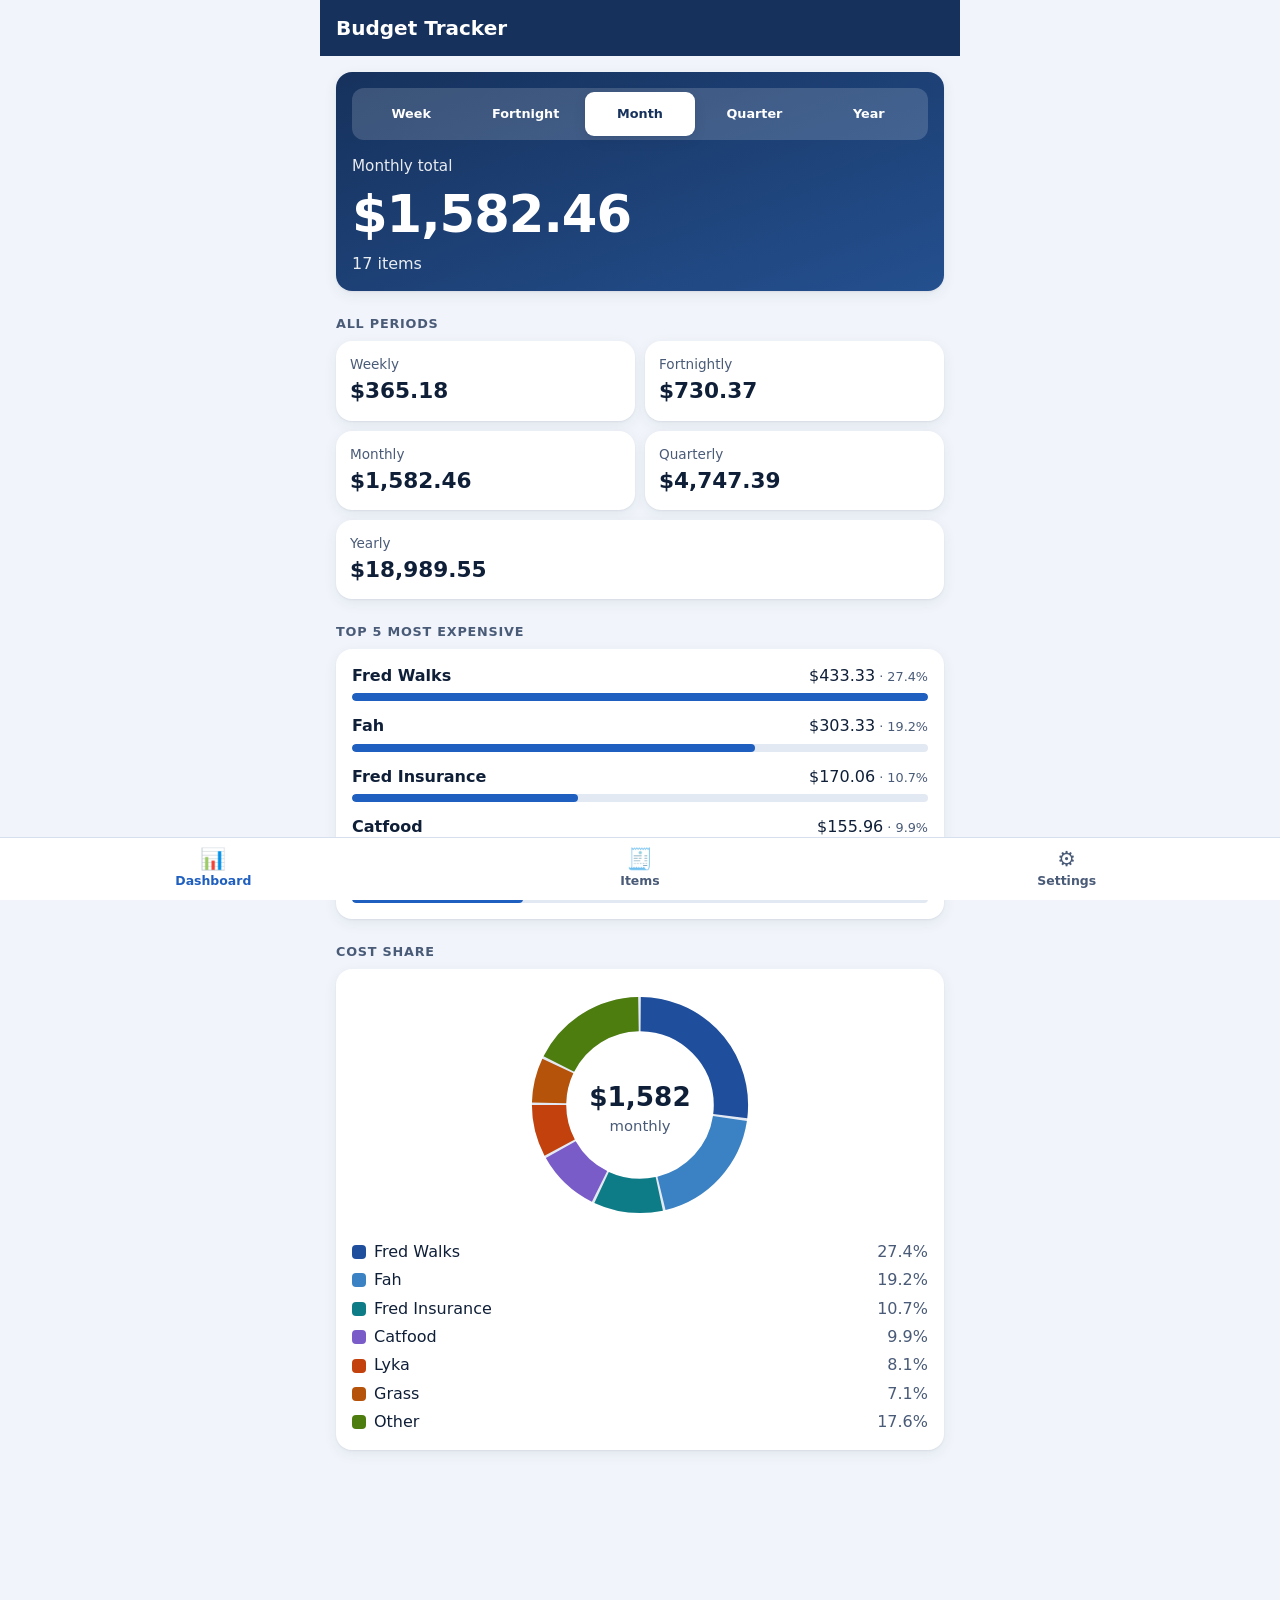
==== index.html @ 8fd828fa "Budget Tracker PWA Co-Authored-By: Claude Sonnet 5.5 <noreply@anthropic.com>" ====
<!doctype html>
<html lang="en-AU">
<head>
  <meta charset="utf-8">
  <meta name="viewport" content="width=device-width, initial-scale=1, viewport-fit=cover">
  <title>Budget Tracker</title>
  <meta name="description" content="Recurring costs converted to weekly, fortnightly, monthly, quarterly and yearly totals.">
  <meta name="theme-color" content="#16315c">
  <link rel="manifest" href="manifest.webmanifest">
  <link rel="icon" href="icons/icon.svg" type="image/svg+xml">
  <link rel="apple-touch-icon" href="icons/apple-touch-icon.png">
  <meta name="apple-mobile-web-app-capable" content="yes">
  <meta name="mobile-web-app-capable" content="yes">
  <meta name="apple-mobile-web-app-status-bar-style" content="black-translucent">
  <meta name="apple-mobile-web-app-title" content="Budget">
  <link rel="stylesheet" href="styles.css">
</head>
<body>
<div id="app">
  <header class="appbar"><h1 id="page-title">Budget Tracker</h1></header>

  <main>
    <!-- DASHBOARD -->
    <section id="view-dashboard" class="view" aria-labelledby="page-title">
      <div class="hero card">
        <div class="period-toggle" role="radiogroup" aria-label="View as"></div>
        <p id="headline-label" class="hero-label">Monthly total</p>
        <p id="headline-value" class="hero-value" aria-live="polite" aria-atomic="true">$0.00</p>
        <p id="item-count" class="hero-sub">0 items</p>
      </div>

      <h2>All periods</h2>
      <div id="summary-cards" class="cards" aria-live="polite"></div>

      <h2>Top 5 most expensive</h2>
      <ol id="top-list" class="top-list card"></ol>

      <h2>Cost share</h2>
      <div class="card share">
        <div id="donut" class="donut"></div>
        <ul id="legend" class="legend"></ul>
      </div>
    </section>

    <!-- ITEMS -->
    <section id="view-items" class="view" hidden aria-label="Items">
      <div class="period-toggle" role="radiogroup" aria-label="Show costs per"></div>
      <div class="toolbar">
        <label class="sr-only" for="search">Search items</label>
        <input id="search" type="search" placeholder="Search items" autocomplete="off">
        <label class="sr-only" for="sort">Sort by</label>
        <select id="sort">
          <option value="name">Name</option>
          <option value="high">Highest cost</option>
          <option value="low">Lowest cost</option>
          <option value="newest">Newest</option>
        </select>
      </div>
      <p id="items-summary" class="muted" aria-live="polite"></p>
      <ul id="item-list" class="item-list"></ul>
    </section>

    <!-- SETTINGS -->
    <section id="view-settings" class="view" hidden aria-label="Settings">
      <h2>Theme</h2>
      <div id="theme-toggle" class="period-toggle" role="radiogroup" aria-label="Theme">
        <button type="button" role="radio" data-theme="auto">Auto</button>
        <button type="button" role="radio" data-theme="light">Light</button>
        <button type="button" role="radio" data-theme="dark">Dark</button>
      </div>

      <h2>Data</h2>
      <div class="card stack">
        <button id="export-json" class="btn" type="button">Export JSON</button>
        <button id="export-csv" class="btn" type="button">Export CSV</button>
        <label class="btn file-btn" for="import-file">Import JSON or CSV…</label>
        <input id="import-file" class="sr-only" type="file" accept=".json,.csv,application/json,text/csv">
      </div>

      <h2>Reset</h2>
      <div class="card stack">
        <button id="load-example" class="btn" type="button">Load example data</button>
        <button id="clear-all" class="btn danger" type="button">Clear all data</button>
      </div>
      <p class="muted">Everything is stored only on this device, in your browser.</p>
    </section>
  </main>

  <button id="fab" class="fab" type="button" aria-label="Add item" hidden>+</button>

  <nav class="tabbar" aria-label="Main">
    <button type="button" data-tab="dashboard"><span aria-hidden="true">📊</span>Dashboard</button>
    <button type="button" data-tab="items"><span aria-hidden="true">🧾</span>Items</button>
    <button type="button" data-tab="settings"><span aria-hidden="true">⚙️</span>Settings</button>
  </nav>

  <div id="toast" class="toast" role="status" aria-live="polite"></div>
</div>

<!-- Add / edit form -->
<dialog id="form-dialog" aria-labelledby="form-title">
  <form id="item-form" novalidate>
    <h2 id="form-title">Add item</h2>
    <div class="field">
      <label for="f-name">Name</label>
      <input id="f-name" type="text" autocomplete="off" maxlength="80" aria-describedby="e-name" required>
      <p id="e-name" class="error" role="alert"></p>
    </div>
    <div class="field">
      <label for="f-cost">Cost ($)</label>
      <input id="f-cost" type="text" inputmode="decimal" autocomplete="off" aria-describedby="e-cost" required>
      <p id="e-cost" class="error" role="alert"></p>
    </div>
    <div class="row2">
      <div class="field">
        <label for="f-every">Every</label>
        <input id="f-every" type="text" inputmode="numeric" pattern="[0-9]*" autocomplete="off" aria-describedby="e-every" required>
        <p id="e-every" class="error" role="alert"></p>
      </div>
      <div class="field">
        <label for="f-period">Period</label>
        <select id="f-period">
          <option>Week</option><option>Fortnight</option><option>Month</option><option>Quarter</option><option>Year</option>
        </select>
      </div>
    </div>
    <div id="preview" class="preview" aria-live="polite" aria-label="Cost preview"></div>
    <div class="actions">
      <button id="form-cancel" type="button" class="btn ghost">Cancel</button>
      <button type="submit" class="btn primary">Save</button>
    </div>
  </form>
</dialog>

<!-- Generic confirm -->
<dialog id="confirm-dialog" aria-labelledby="confirm-title" aria-describedby="confirm-message">
  <h2 id="confirm-title"></h2>
  <p id="confirm-message"></p>
  <div id="confirm-actions" class="actions"></div>
</dialog>

<script src="app.js"></script>
</body>
</html>
---- styles.css ----
/* Budget Tracker styles. Colours are CSS variables; dark mode via prefers-color-scheme or [data-theme]. */
:root {
  --bg: #f1f5fb; --surface: #ffffff; --text: #0f1f38; --muted: #4a5b78; --border: #d6dfed;
  --navy: #16315c; --accent: #1f5fbf; --accent-soft: #e3eefc; --on-accent: #ffffff;
  --track: #e3e9f3; --danger: #b42318; --danger-soft: #fdeceb;
  --shadow: 0 1px 2px rgba(15, 31, 56, .06), 0 4px 14px rgba(15, 31, 56, .07);
  --radius: 16px;
}
@media (prefers-color-scheme: dark) {
  :root:not([data-theme="light"]) {
    --bg: #0b1626; --surface: #13233b; --text: #e8eef9; --muted: #a9b8d1; --border: #26385a;
    --accent: #6fa8f5; --accent-soft: #1b3358; --on-accent: #0b1626; --track: #26385a;
    --danger: #ff8a80; --danger-soft: #3a1c1f; --shadow: 0 1px 2px rgba(0, 0, 0, .4), 0 4px 14px rgba(0, 0, 0, .35);
  }
}
:root[data-theme="dark"] {
  --bg: #0b1626; --surface: #13233b; --text: #e8eef9; --muted: #a9b8d1; --border: #26385a;
  --accent: #6fa8f5; --accent-soft: #1b3358; --on-accent: #0b1626; --track: #26385a;
  --danger: #ff8a80; --danger-soft: #3a1c1f; --shadow: 0 1px 2px rgba(0, 0, 0, .4), 0 4px 14px rgba(0, 0, 0, .35);
}

* { box-sizing: border-box; }
html { -webkit-text-size-adjust: 100%; color-scheme: light dark; }
:root[data-theme="light"] { color-scheme: light; }
:root[data-theme="dark"] { color-scheme: dark; }
body {
  margin: 0; background: var(--bg); color: var(--text);
  font: 16px/1.4 system-ui, -apple-system, "Segoe UI", Roboto, sans-serif;
  padding: env(safe-area-inset-top) env(safe-area-inset-right) 0 env(safe-area-inset-left);
  overflow-x: hidden;
}
#app { max-width: 640px; margin: 0 auto; padding-bottom: calc(150px + env(safe-area-inset-bottom)); }
h1 { font-size: 1.25rem; margin: 0; }
h2 { font-size: .8rem; text-transform: uppercase; letter-spacing: .06em; color: var(--muted); margin: 24px 0 8px; }
.appbar { background: var(--navy); color: #fff; padding: 14px 16px; position: sticky; top: 0; z-index: 5; }
main { padding: 0 16px; }
.view { animation: fade .2s ease; }
@keyframes fade { from { opacity: 0; transform: translateY(4px); } to { opacity: 1; transform: none; } }
.muted { color: var(--muted); font-size: .9rem; }
.sr-only { position: absolute; width: 1px; height: 1px; overflow: hidden; clip: rect(0 0 0 0); white-space: nowrap; }
.empty { color: var(--muted); padding: 16px; list-style: none; text-align: center; }

.card { background: var(--surface); border-radius: var(--radius); box-shadow: var(--shadow); padding: 16px; }
.stack { display: grid; gap: 10px; }

/* Segmented toggle */
.period-toggle { display: flex; gap: 4px; background: var(--track); padding: 4px; border-radius: 12px; margin: 16px 0 0; }
.hero .period-toggle { margin-top: 0; }
.period-toggle button {
  flex: 1 1 0; min-width: 0; min-height: 44px; border: 0; border-radius: 9px; background: transparent;
  color: var(--text); font: inherit; font-size: .8rem; font-weight: 600; cursor: pointer; padding: 0 2px;
}
.period-toggle button[aria-checked="true"] { background: var(--surface); color: var(--accent); box-shadow: var(--shadow); }
#theme-toggle { margin-top: 0; }
#theme-toggle button { font-size: .95rem; }

/* Dashboard */
.hero { margin-top: 16px; background: linear-gradient(160deg, var(--navy), #24508f); color: #fff; }
.hero .period-toggle { background: rgba(255, 255, 255, .16); }
.hero .period-toggle button { color: #fff; }
.hero .period-toggle button[aria-checked="true"] { background: #fff; color: var(--navy); }
.hero-label { margin: 16px 0 0; opacity: .9; font-size: .95rem; }
.hero-value { margin: 2px 0; font-size: clamp(2.2rem, 12vw, 3.2rem); font-weight: 750; letter-spacing: -.02em; font-variant-numeric: tabular-nums; }
.hero-sub { margin: 0; opacity: .9; }
.cards { display: grid; grid-template-columns: 1fr 1fr; gap: 10px; }
.cards .stat:last-child { grid-column: 1 / -1; }
.stat { display: flex; flex-direction: column; gap: 2px; padding: 14px; }
.stat-label { color: var(--muted); font-size: .85rem; }
.stat-value { font-size: 1.35rem; font-weight: 700; font-variant-numeric: tabular-nums; }
.top-list { list-style: none; margin: 0; display: grid; gap: 14px; }
.top-head { display: flex; justify-content: space-between; gap: 8px; align-items: baseline; }
.top-name { font-weight: 600; overflow-wrap: anywhere; }
.top-amt { font-variant-numeric: tabular-nums; white-space: nowrap; }
.top-amt small, .item-cost small { color: var(--muted); font-size: .8rem; }
.bar { height: 8px; background: var(--track); border-radius: 99px; margin-top: 6px; overflow: hidden; }
.bar span { display: block; height: 100%; background: var(--accent); border-radius: 99px; transition: width .4s ease; }
.share { display: grid; gap: 16px; justify-items: center; }
.donut { width: min(240px, 70vw); }
.donut svg { display: block; width: 100%; transform: none; }
.donut circle { transition: stroke-dasharray .4s ease; }
.donut-num { font-size: 4.6px; font-weight: 700; fill: var(--text); }
.donut-sub { font-size: 2.6px; fill: var(--muted); }
.legend { list-style: none; margin: 0; padding: 0; width: 100%; display: grid; gap: 6px; }
.legend li { display: flex; align-items: center; gap: 8px; }
.swatch { width: 14px; height: 14px; border-radius: 4px; flex: none; }
.legend-name { flex: 1; overflow-wrap: anywhere; }
.legend-pct { font-variant-numeric: tabular-nums; color: var(--muted); }

/* Items */
.toolbar { display: flex; gap: 8px; margin: 12px 0 8px; }
.toolbar input { flex: 1; min-width: 0; }
input, select {
  font: inherit; font-size: 1rem; min-height: 48px; padding: 0 12px; border-radius: 12px;
  border: 1.5px solid var(--border); background: var(--surface); color: var(--text); width: 100%;
}
.toolbar select { width: auto; flex: none; max-width: 42%; }
input:focus-visible, select:focus-visible, button:focus-visible, .file-btn:focus-within, label.btn:has(+ input:focus-visible) {
  outline: 3px solid var(--accent); outline-offset: 2px;
}
.item-list { list-style: none; margin: 0; padding: 0; display: grid; gap: 8px; }
.item-row { display: flex; background: var(--surface); border-radius: var(--radius); box-shadow: var(--shadow); overflow: hidden; }
.item-main {
  flex: 1; min-width: 0; min-height: 64px; display: flex; justify-content: space-between; align-items: center; gap: 10px;
  padding: 10px 6px 10px 14px; background: none; border: 0; color: inherit; font: inherit; text-align: left; cursor: pointer;
}
.item-text { display: flex; flex-direction: column; min-width: 0; }
.item-name { font-weight: 600; overflow-wrap: anywhere; }
.item-freq { color: var(--muted); font-size: .85rem; }
.item-cost { font-weight: 700; font-variant-numeric: tabular-nums; text-align: right; white-space: nowrap; }
.icon-btn { width: 52px; min-height: 44px; border: 0; background: none; font-size: 1.15rem; cursor: pointer; color: var(--danger); }
.icon-btn:active { background: var(--danger-soft); }

/* Buttons */
.btn {
  display: inline-flex; align-items: center; justify-content: center; min-height: 48px; padding: 0 18px; border-radius: 12px;
  border: 1.5px solid var(--border); background: var(--surface); color: var(--text); font: inherit; font-weight: 600; cursor: pointer; text-align: center;
}
.btn.primary { background: var(--accent); border-color: var(--accent); color: var(--on-accent); }
.btn.danger { color: var(--danger); border-color: var(--danger); }
.btn.ghost { background: transparent; }
.btn:active { transform: scale(.98); }
.file-btn { cursor: pointer; }
.fab {
  position: fixed; right: max(16px, env(safe-area-inset-right)); bottom: calc(80px + env(safe-area-inset-bottom));
  width: 60px; height: 60px; border-radius: 50%; border: 0; background: var(--accent); color: var(--on-accent);
  font-size: 2rem; line-height: 1; box-shadow: 0 6px 18px rgba(15, 31, 56, .35); cursor: pointer; z-index: 6;
}
.fab[hidden] { display: none; }

/* Tab bar */
.tabbar {
  position: fixed; left: 0; right: 0; bottom: 0; z-index: 7; display: flex; background: var(--surface);
  border-top: 1px solid var(--border); padding: 0 env(safe-area-inset-right) env(safe-area-inset-bottom) env(safe-area-inset-left);
}
.tabbar button {
  flex: 1; min-height: 62px; display: flex; flex-direction: column; align-items: center; justify-content: center; gap: 2px;
  background: none; border: 0; color: var(--muted); font: inherit; font-size: .78rem; font-weight: 600; cursor: pointer;
}
.tabbar button span { font-size: 1.3rem; line-height: 1; }
.tabbar button[aria-current="page"] { color: var(--accent); }

/* Dialogs & form */
dialog {
  border: 0; border-radius: 20px; padding: 20px; width: min(92vw, 460px); background: var(--surface); color: var(--text);
  box-shadow: 0 20px 50px rgba(0, 0, 0, .35); max-height: 92dvh; overflow-y: auto;
}
dialog::backdrop { background: rgba(8, 16, 32, .55); }
dialog h2 { margin: 0 0 12px; font-size: 1.2rem; text-transform: none; letter-spacing: 0; color: var(--text); }
dialog p { margin: 0 0 12px; }
.field { margin-bottom: 12px; }
.field label { display: block; font-weight: 600; margin-bottom: 4px; font-size: .95rem; }
.field input[aria-invalid="true"] { border-color: var(--danger); }
.error { color: var(--danger); font-size: .85rem; margin: 4px 0 0 !important; min-height: 0; }
.row2 { display: grid; grid-template-columns: 1fr 1fr; gap: 10px; }
.preview { display: grid; grid-template-columns: 1fr 1fr; gap: 6px 10px; background: var(--accent-soft); border-radius: 12px; padding: 12px; margin-bottom: 16px; }
.pv { display: flex; flex-direction: column; font-size: .8rem; color: var(--muted); }
.pv strong { color: var(--text); font-size: 1rem; font-variant-numeric: tabular-nums; }
.actions { display: flex; gap: 10px; justify-content: flex-end; flex-wrap: wrap; }
.actions .btn { flex: 1 1 auto; }

.toast {
  position: fixed; left: 50%; bottom: calc(150px + env(safe-area-inset-bottom)); transform: translate(-50%, 10px); max-width: 90vw;
  background: var(--navy); color: #fff; padding: 10px 16px; border-radius: 99px; opacity: 0; pointer-events: none;
  transition: opacity .2s, transform .2s; z-index: 20; font-size: .9rem; text-align: center;
}
.toast.show { opacity: 1; transform: translate(-50%, 0); }
dialog[open] ~ .toast { z-index: 1; }

@media (prefers-reduced-motion: reduce) {
  *, *::before, *::after { animation: none !important; transition: none !important; }
}
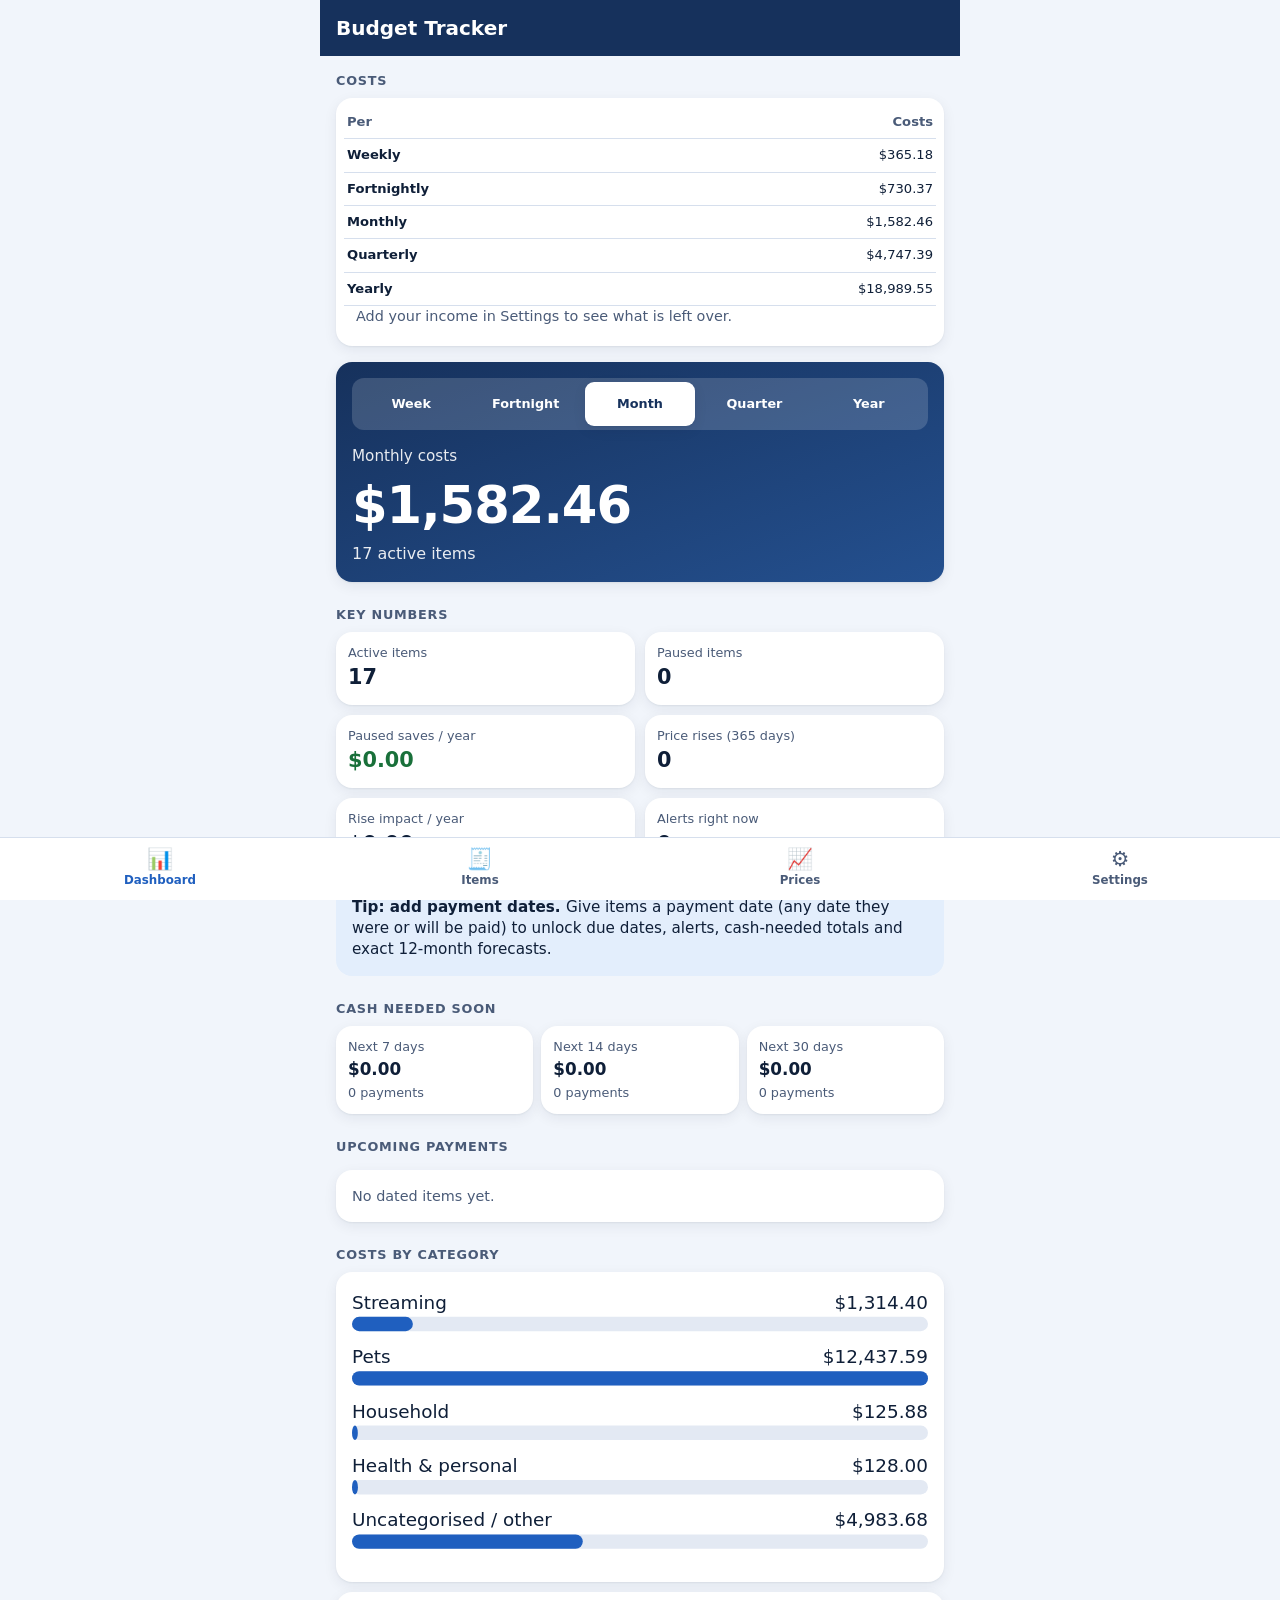
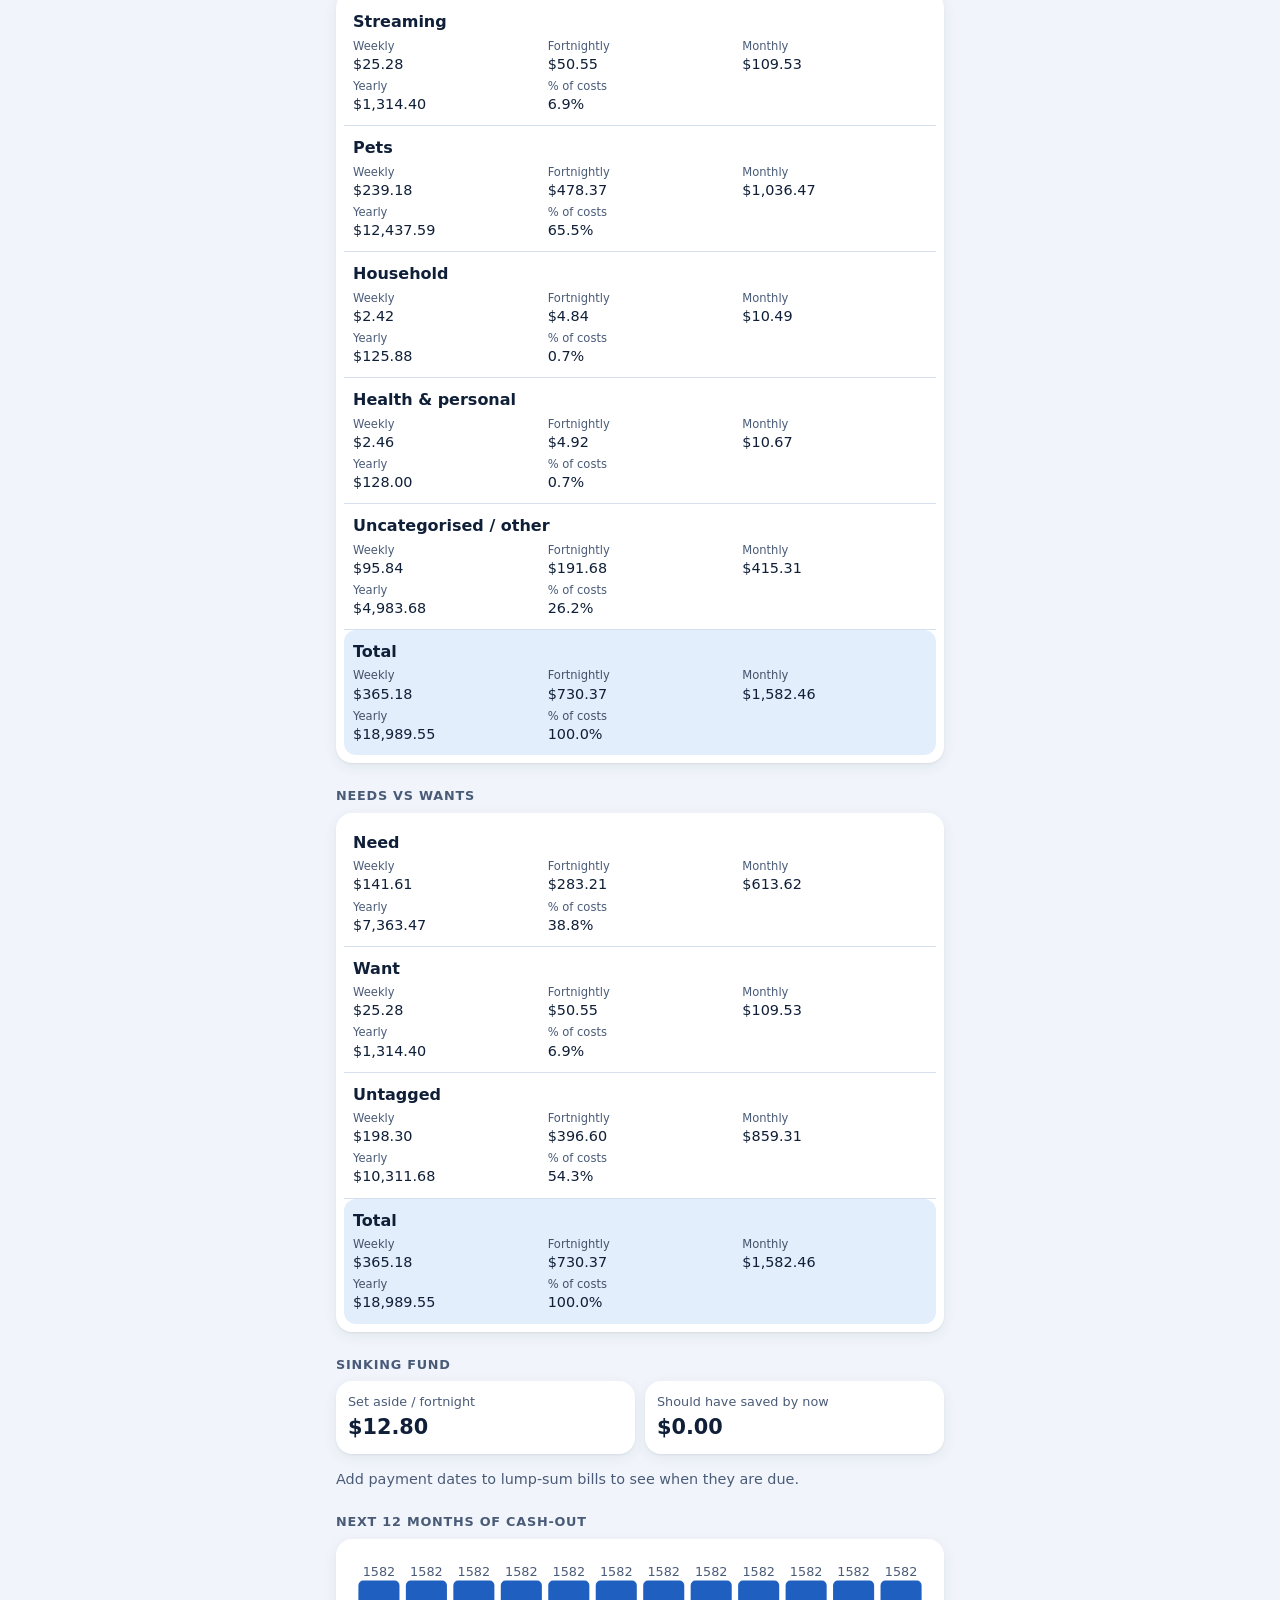
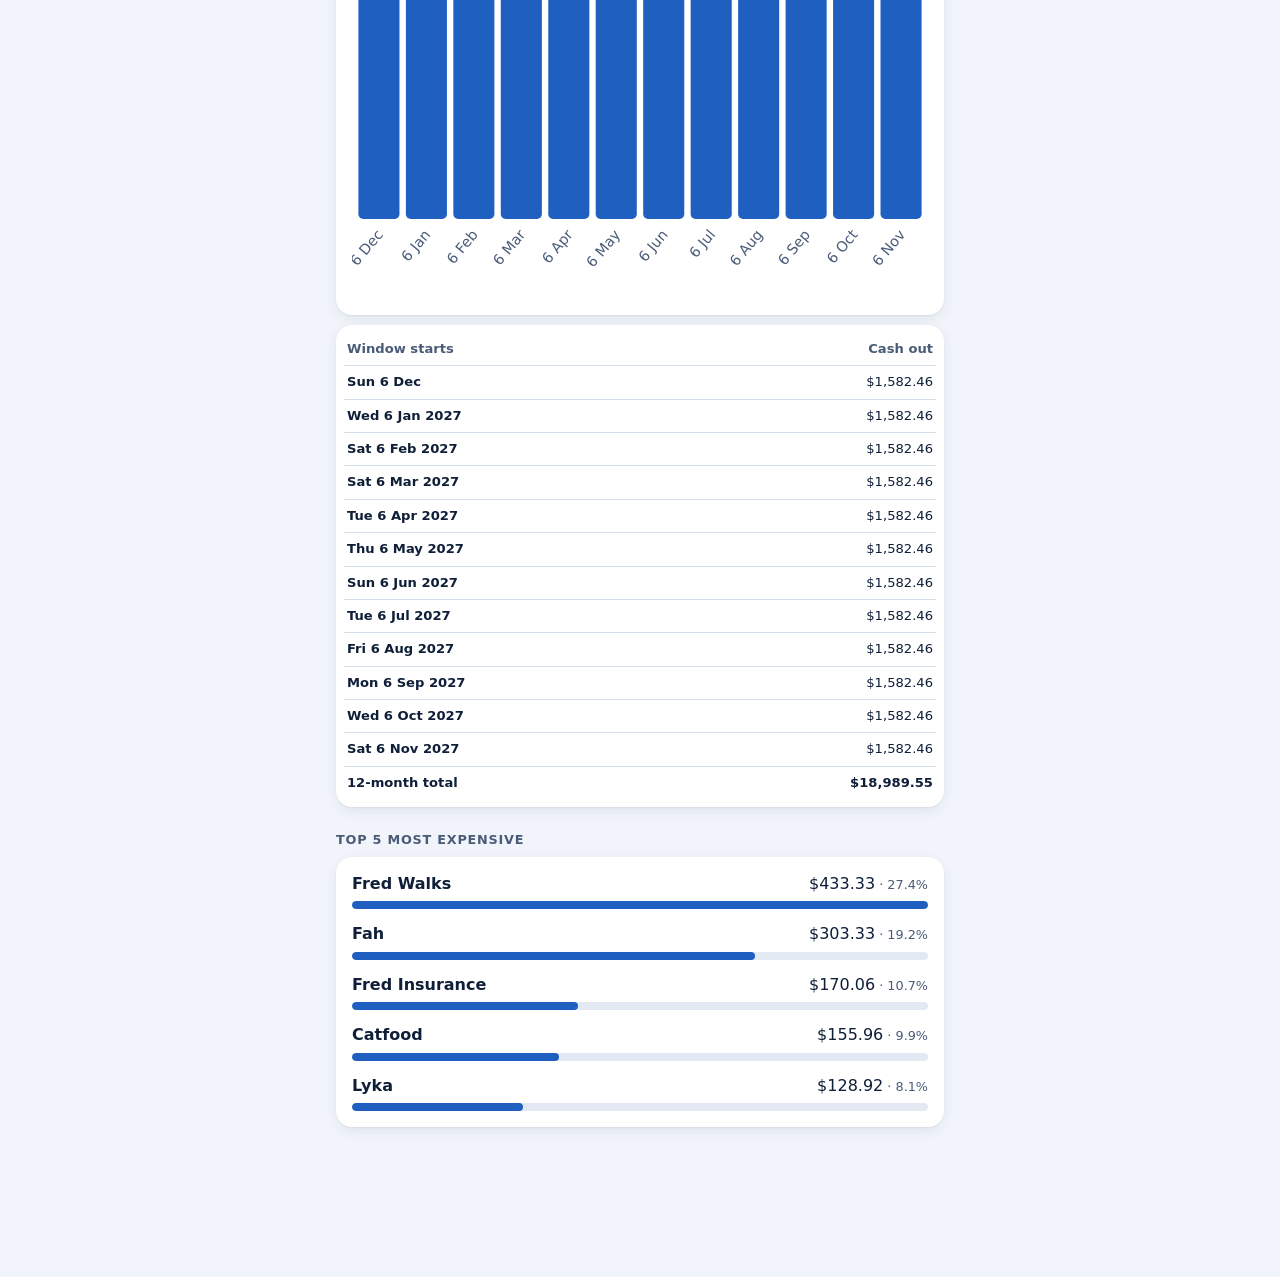
==== commit d260f941: "Full spreadsheet-parity app: income, due dates, alerts, forecast, sinking fund, price history, CSV/I" ====
--- a/index.html
+++ b/index.html
@@ -4,7 +4,7 @@
   <meta charset="utf-8">
   <meta name="viewport" content="width=device-width, initial-scale=1, viewport-fit=cover">
   <title>Budget Tracker</title>
-  <meta name="description" content="Recurring costs converted to weekly, fortnightly, monthly, quarterly and yearly totals.">
+  <meta name="description" content="Recurring costs converted to weekly, fortnightly, monthly, quarterly and yearly totals, with due dates, alerts and forecasts.">
   <meta name="theme-color" content="#16315c">
   <link rel="manifest" href="manifest.webmanifest">
   <link rel="icon" href="icons/icon.svg" type="image/svg+xml">
@@ -18,28 +18,23 @@
 <body>
 <div id="app">
   <header class="appbar"><h1 id="page-title">Budget Tracker</h1></header>
+  <div id="update-bar" class="update-bar" role="status" hidden>
+    <span>A new version is available.</span>
+    <button id="update-reload" type="button" class="btn small">Reload</button>
+  </div>
+  <button id="alert-banner" class="alert-banner" type="button" hidden></button>
 
   <main>
     <!-- DASHBOARD -->
     <section id="view-dashboard" class="view" aria-labelledby="page-title">
+      <div id="dash-income"></div>
       <div class="hero card">
-        <div class="period-toggle" role="radiogroup" aria-label="View as"></div>
-        <p id="headline-label" class="hero-label">Monthly total</p>
+        <div class="period-toggle" role="radiogroup" aria-label="Headline period"></div>
+        <p id="headline-label" class="hero-label">Monthly costs</p>
         <p id="headline-value" class="hero-value" aria-live="polite" aria-atomic="true">$0.00</p>
         <p id="item-count" class="hero-sub">0 items</p>
       </div>
-
-      <h2>All periods</h2>
-      <div id="summary-cards" class="cards" aria-live="polite"></div>
-
-      <h2>Top 5 most expensive</h2>
-      <ol id="top-list" class="top-list card"></ol>
-
-      <h2>Cost share</h2>
-      <div class="card share">
-        <div id="donut" class="donut"></div>
-        <ul id="legend" class="legend"></ul>
-      </div>
+      <div id="dash-body"></div>
     </section>
 
     <!-- ITEMS -->
@@ -53,15 +48,63 @@
           <option value="name">Name</option>
           <option value="high">Highest cost</option>
           <option value="low">Lowest cost</option>
+          <option value="due">Next due</option>
           <option value="newest">Newest</option>
         </select>
       </div>
+      <div class="filters">
+        <label class="sr-only" for="flt-cat">Category</label><select id="flt-cat"></select>
+        <label class="sr-only" for="flt-type">Need or want</label>
+        <select id="flt-type"><option value="">Any type</option><option value="Need">Need</option><option value="Want">Want</option><option value="none">Untagged</option></select>
+        <label class="sr-only" for="flt-status">Status</label>
+        <select id="flt-status"><option value="">Any status</option><option value="active">Active</option><option value="paused">Paused</option></select>
+        <label class="check"><input id="flt-due" type="checkbox"> Due soon</label>
+      </div>
       <p id="items-summary" class="muted" aria-live="polite"></p>
       <ul id="item-list" class="item-list"></ul>
     </section>
 
+    <!-- PRICE HISTORY -->
+    <section id="view-prices" class="view" hidden aria-label="Price history">
+      <h2>Log a price change</h2>
+      <form id="price-form" class="card" novalidate>
+        <div class="field"><label for="p-date">Date</label><input id="p-date" type="date" required></div>
+        <div class="field"><label for="p-item">Item</label><select id="p-item" required></select></div>
+        <div class="row2">
+          <div class="field"><label for="p-old">Old cost ($)</label><input id="p-old" type="text" inputmode="decimal" autocomplete="off"></div>
+          <div class="field"><label for="p-new">New cost ($)</label><input id="p-new" type="text" inputmode="decimal" autocomplete="off"></div>
+        </div>
+        <label class="check"><input id="p-apply" type="checkbox" checked> Also update the item's cost</label>
+        <p id="p-error" class="error" role="alert"></p>
+        <button class="btn primary block" type="submit">Log change</button>
+      </form>
+      <h2>History</h2>
+      <ul id="price-list" class="item-list"></ul>
+    </section>
+
     <!-- SETTINGS -->
     <section id="view-settings" class="view" hidden aria-label="Settings">
+      <h2>Income</h2>
+      <div class="card">
+        <div class="field"><label for="s-inc-amount">Income per payment ($)</label><input id="s-inc-amount" type="text" inputmode="decimal" autocomplete="off"></div>
+        <div class="row2">
+          <div class="field"><label for="s-inc-every">Every</label><input id="s-inc-every" type="text" inputmode="numeric" autocomplete="off"></div>
+          <div class="field"><label for="s-inc-period">Period</label>
+            <select id="s-inc-period"><option>Week</option><option>Fortnight</option><option>Month</option><option>Quarter</option><option>Year</option></select></div>
+        </div>
+        <p class="muted">Leave blank to hide the income comparisons.</p>
+      </div>
+
+      <h2>Alerts &amp; rules</h2>
+      <div class="card">
+        <div class="field"><label for="s-alert">Alert me this many days before a payment or trial end</label><input id="s-alert" type="text" inputmode="numeric" autocomplete="off"></div>
+        <div class="field"><label for="s-lump">Lump-sum bill threshold (days between payments)</label><input id="s-lump" type="text" inputmode="numeric" autocomplete="off"></div>
+        <div class="field"><label for="s-look">Price-rise look-back (days)</label><input id="s-look" type="text" inputmode="numeric" autocomplete="off"></div>
+      </div>
+
+      <h2>Categories</h2>
+      <div class="card"><div id="cat-list"></div><p class="muted">Renaming a category updates the items that use it.</p></div>
+
       <h2>Theme</h2>
       <div id="theme-toggle" class="period-toggle" role="radiogroup" aria-label="Theme">
         <button type="button" role="radio" data-theme="auto">Auto</button>
@@ -69,12 +112,22 @@
         <button type="button" role="radio" data-theme="dark">Dark</button>
       </div>
 
+      <h2>Reminders</h2>
+      <div class="card stack">
+        <p class="muted">This app is a static website, so it can't send push notifications in the background. Alerts show as a banner and a badge whenever you open it. For real phone reminders, export your payments to your calendar app.</p>
+        <button id="export-ics" class="btn" type="button">Add upcoming payments to my calendar (.ics)</button>
+        <p class="muted">Creates one event per payment for the next 12 months, each with a reminder before it's due. Open the file on your phone to add them to your calendar.</p>
+        <button id="notify-btn" class="btn" type="button">Notify me when I open the app</button>
+        <p id="notify-note" class="muted"></p>
+      </div>
+
       <h2>Data</h2>
       <div class="card stack">
-        <button id="export-json" class="btn" type="button">Export JSON</button>
-        <button id="export-csv" class="btn" type="button">Export CSV</button>
+        <button id="export-json" class="btn" type="button">Export JSON (full backup)</button>
+        <button id="export-csv" class="btn" type="button">Export CSV (spreadsheet)</button>
         <label class="btn file-btn" for="import-file">Import JSON or CSV…</label>
         <input id="import-file" class="sr-only" type="file" accept=".json,.csv,application/json,text/csv">
+        <button id="bank-import" class="btn" type="button">Find recurring charges in a bank statement…</button>
       </div>
 
       <h2>Reset</h2>
@@ -82,49 +135,52 @@
         <button id="load-example" class="btn" type="button">Load example data</button>
         <button id="clear-all" class="btn danger" type="button">Clear all data</button>
       </div>
-      <p class="muted">Everything is stored only on this device, in your browser.</p>
+      <h2>Privacy</h2>
+      <p class="muted">No analytics, no accounts, no third-party requests. Everything, including any bank statement you pick, stays on this device and is never uploaded.</p>
     </section>
   </main>
 
   <button id="fab" class="fab" type="button" aria-label="Add item" hidden>+</button>
 
   <nav class="tabbar" aria-label="Main">
-    <button type="button" data-tab="dashboard"><span aria-hidden="true">📊</span>Dashboard</button>
+    <button type="button" data-tab="dashboard"><span aria-hidden="true">📊</span>Dashboard<b id="tab-badge" class="tab-badge" hidden></b></button>
     <button type="button" data-tab="items"><span aria-hidden="true">🧾</span>Items</button>
+    <button type="button" data-tab="prices"><span aria-hidden="true">📈</span>Prices</button>
     <button type="button" data-tab="settings"><span aria-hidden="true">⚙️</span>Settings</button>
   </nav>
 
   <div id="toast" class="toast" role="status" aria-live="polite"></div>
 </div>
 
-<!-- Add / edit form -->
+<!-- Add / edit item -->
 <dialog id="form-dialog" aria-labelledby="form-title">
   <form id="item-form" novalidate>
     <h2 id="form-title">Add item</h2>
-    <div class="field">
-      <label for="f-name">Name</label>
-      <input id="f-name" type="text" autocomplete="off" maxlength="80" aria-describedby="e-name" required>
-      <p id="e-name" class="error" role="alert"></p>
-    </div>
-    <div class="field">
-      <label for="f-cost">Cost ($)</label>
-      <input id="f-cost" type="text" inputmode="decimal" autocomplete="off" aria-describedby="e-cost" required>
-      <p id="e-cost" class="error" role="alert"></p>
+    <div class="field"><label for="f-name">Name</label>
+      <input id="f-name" type="text" autocomplete="off" maxlength="80" aria-describedby="e-name" required><p id="e-name" class="error" role="alert"></p></div>
+    <div class="field"><label for="f-cost">Cost of one payment ($)</label>
+      <input id="f-cost" type="text" inputmode="decimal" autocomplete="off" aria-describedby="e-cost" required><p id="e-cost" class="error" role="alert"></p></div>
+    <div class="row2">
+      <div class="field"><label for="f-every">Every</label>
+        <input id="f-every" type="text" inputmode="numeric" pattern="[0-9]*" autocomplete="off" aria-describedby="e-every" required><p id="e-every" class="error" role="alert"></p></div>
+      <div class="field"><label for="f-period">Period</label>
+        <select id="f-period"><option>Week</option><option>Fortnight</option><option>Month</option><option>Quarter</option><option>Year</option></select></div>
     </div>
     <div class="row2">
-      <div class="field">
-        <label for="f-every">Every</label>
-        <input id="f-every" type="text" inputmode="numeric" pattern="[0-9]*" autocomplete="off" aria-describedby="e-every" required>
-        <p id="e-every" class="error" role="alert"></p>
-      </div>
-      <div class="field">
-        <label for="f-period">Period</label>
-        <select id="f-period">
-          <option>Week</option><option>Fortnight</option><option>Month</option><option>Quarter</option><option>Year</option>
-        </select>
-      </div>
+      <div class="field"><label for="f-category">Category</label><select id="f-category"></select></div>
+      <div class="field"><label for="f-type">Need / Want</label>
+        <select id="f-type"><option value="">—</option><option>Need</option><option>Want</option></select></div>
     </div>
+    <div class="field"><label for="f-share">My share (%)</label>
+      <input id="f-share" type="text" inputmode="decimal" autocomplete="off" aria-describedby="e-share h-share"><p id="h-share" class="hint">Use less than 100 if the cost is split with someone.</p><p id="e-share" class="error" role="alert"></p></div>
+    <div class="field"><label for="f-paydate">Payment date</label>
+      <input id="f-paydate" type="date" aria-describedby="h-paydate"><p id="h-paydate" class="hint">Any date it was or will be paid. The app rolls it forward to find the next due date.</p></div>
+    <div class="field"><label for="f-trial">Trial ends</label><input id="f-trial" type="date"></div>
+    <label class="check"><input id="f-active" type="checkbox" checked> Active (untick to pause)</label>
+    <div class="field"><label for="f-notes">Notes</label><textarea id="f-notes" rows="2" maxlength="1000"></textarea></div>
+    <div class="field"><label for="f-link">Link</label><input id="f-link" type="url" inputmode="url" autocomplete="off" placeholder="https://"></div>
     <div id="preview" class="preview" aria-live="polite" aria-label="Cost preview"></div>
+    <p id="preview-due" class="due-preview" aria-live="polite"></p>
     <div class="actions">
       <button id="form-cancel" type="button" class="btn ghost">Cancel</button>
       <button type="submit" class="btn primary">Save</button>
@@ -135,10 +191,16 @@
 <!-- Generic confirm -->
 <dialog id="confirm-dialog" aria-labelledby="confirm-title" aria-describedby="confirm-message">
   <h2 id="confirm-title"></h2>
-  <p id="confirm-message"></p>
+  <div id="confirm-message"></div>
   <div id="confirm-actions" class="actions"></div>
 </dialog>
 
-<script src="app.js"></script>
+<!-- Generic sheet (what-if, bank import) -->
+<dialog id="sheet-dialog" aria-labelledby="sheet-title">
+  <h2 id="sheet-title"></h2>
+  <div id="sheet-body"></div>
+</dialog>
+
+<script type="module" src="app.js"></script>
 </body>
 </html>
--- a/styles.css
+++ b/styles.css
@@ -2,7 +2,8 @@
 :root {
   --bg: #f1f5fb; --surface: #ffffff; --text: #0f1f38; --muted: #4a5b78; --border: #d6dfed;
   --navy: #16315c; --accent: #1f5fbf; --accent-soft: #e3eefc; --on-accent: #ffffff;
-  --track: #e3e9f3; --danger: #b42318; --danger-soft: #fdeceb;
+  --track: #e3e9f3; --danger: #b42318; --danger-soft: #fdeceb; --good: #19703a; --good-soft: #dff5e6;
+  --amber-bg: #fff1c9; --amber-text: #6b4200; --amber-border: #e0a82e;
   --shadow: 0 1px 2px rgba(15, 31, 56, .06), 0 4px 14px rgba(15, 31, 56, .07);
   --radius: 16px;
 }
@@ -10,13 +11,17 @@
   :root:not([data-theme="light"]) {
     --bg: #0b1626; --surface: #13233b; --text: #e8eef9; --muted: #a9b8d1; --border: #26385a;
     --accent: #6fa8f5; --accent-soft: #1b3358; --on-accent: #0b1626; --track: #26385a;
-    --danger: #ff8a80; --danger-soft: #3a1c1f; --shadow: 0 1px 2px rgba(0, 0, 0, .4), 0 4px 14px rgba(0, 0, 0, .35);
+    --danger: #ff8a80; --danger-soft: #3a1c1f; --good: #6fdc9a; --good-soft: #15361f;
+    --amber-bg: #3b2e0b; --amber-text: #ffd479; --amber-border: #8a6a1a;
+    --shadow: 0 1px 2px rgba(0, 0, 0, .4), 0 4px 14px rgba(0, 0, 0, .35);
   }
 }
 :root[data-theme="dark"] {
   --bg: #0b1626; --surface: #13233b; --text: #e8eef9; --muted: #a9b8d1; --border: #26385a;
   --accent: #6fa8f5; --accent-soft: #1b3358; --on-accent: #0b1626; --track: #26385a;
-  --danger: #ff8a80; --danger-soft: #3a1c1f; --shadow: 0 1px 2px rgba(0, 0, 0, .4), 0 4px 14px rgba(0, 0, 0, .35);
+  --danger: #ff8a80; --danger-soft: #3a1c1f; --good: #6fdc9a; --good-soft: #15361f;
+  --amber-bg: #3b2e0b; --amber-text: #ffd479; --amber-border: #8a6a1a;
+  --shadow: 0 1px 2px rgba(0, 0, 0, .4), 0 4px 14px rgba(0, 0, 0, .35);
 }
 
 * { box-sizing: border-box; }
@@ -26,8 +31,7 @@
 body {
   margin: 0; background: var(--bg); color: var(--text);
   font: 16px/1.4 system-ui, -apple-system, "Segoe UI", Roboto, sans-serif;
-  padding: env(safe-area-inset-top) env(safe-area-inset-right) 0 env(safe-area-inset-left);
-  overflow-x: hidden;
+  padding: env(safe-area-inset-top) env(safe-area-inset-right) 0 env(safe-area-inset-left); overflow-x: hidden;
 }
 #app { max-width: 640px; margin: 0 auto; padding-bottom: calc(150px + env(safe-area-inset-bottom)); }
 h1 { font-size: 1.25rem; margin: 0; }
@@ -37,11 +41,25 @@
 .view { animation: fade .2s ease; }
 @keyframes fade { from { opacity: 0; transform: translateY(4px); } to { opacity: 1; transform: none; } }
 .muted { color: var(--muted); font-size: .9rem; }
+.pad { padding: 0 12px 12px; margin: 0; }
+.hint { color: var(--muted); font-size: .85rem; margin: 4px 0 0; }
 .sr-only { position: absolute; width: 1px; height: 1px; overflow: hidden; clip: rect(0 0 0 0); white-space: nowrap; }
 .empty { color: var(--muted); padding: 16px; list-style: none; text-align: center; }
-
-.card { background: var(--surface); border-radius: var(--radius); box-shadow: var(--shadow); padding: 16px; }
+.neg, .bad { color: var(--danger); } .pos, .good { color: var(--good); } .good-text { color: var(--good); }
+
+.card { background: var(--surface); border-radius: var(--radius); box-shadow: var(--shadow); padding: 16px; margin-bottom: 10px; }
+.card.tight { padding: 8px; }
 .stack { display: grid; gap: 10px; }
+.dash-section > .card:last-child { margin-bottom: 0; }
+
+/* Banners */
+.alert-banner {
+  display: block; width: 100%; text-align: left; border: 0; border-bottom: 2px solid var(--amber-border); background: var(--amber-bg);
+  color: var(--amber-text); font: inherit; font-size: .9rem; padding: 10px 16px; min-height: 44px; cursor: pointer;
+}
+.alert-banner[hidden], .update-bar[hidden] { display: none; }
+.update-bar { display: flex; align-items: center; justify-content: space-between; gap: 8px; background: var(--accent-soft); color: var(--text); padding: 8px 16px; font-size: .9rem; }
+.hint-card { background: var(--accent-soft); box-shadow: none; font-size: .95rem; }
 
 /* Segmented toggle */
 .period-toggle { display: flex; gap: 4px; background: var(--track); padding: 4px; border-radius: 12px; margin: 16px 0 0; }
@@ -51,10 +69,10 @@
   color: var(--text); font: inherit; font-size: .8rem; font-weight: 600; cursor: pointer; padding: 0 2px;
 }
 .period-toggle button[aria-checked="true"] { background: var(--surface); color: var(--accent); box-shadow: var(--shadow); }
-#theme-toggle { margin-top: 0; }
-#theme-toggle button { font-size: .95rem; }
+#theme-toggle { margin-top: 0; } #theme-toggle button { font-size: .95rem; }
 
 /* Dashboard */
+#dash-income h2 { margin-top: 16px; }
 .hero { margin-top: 16px; background: linear-gradient(160deg, var(--navy), #24508f); color: #fff; }
 .hero .period-toggle { background: rgba(255, 255, 255, .16); }
 .hero .period-toggle button { color: #fff; }
@@ -62,62 +80,111 @@
 .hero-label { margin: 16px 0 0; opacity: .9; font-size: .95rem; }
 .hero-value { margin: 2px 0; font-size: clamp(2.2rem, 12vw, 3.2rem); font-weight: 750; letter-spacing: -.02em; font-variant-numeric: tabular-nums; }
 .hero-sub { margin: 0; opacity: .9; }
-.cards { display: grid; grid-template-columns: 1fr 1fr; gap: 10px; }
-.cards .stat:last-child { grid-column: 1 / -1; }
-.stat { display: flex; flex-direction: column; gap: 2px; padding: 14px; }
-.stat-label { color: var(--muted); font-size: .85rem; }
-.stat-value { font-size: 1.35rem; font-weight: 700; font-variant-numeric: tabular-nums; }
-.top-list { list-style: none; margin: 0; display: grid; gap: 14px; }
+.cards { display: grid; grid-template-columns: 1fr 1fr; gap: 10px; margin-bottom: 10px; }
+.cards.three { grid-template-columns: repeat(3, 1fr); gap: 8px; }
+.cards .card { margin: 0; }
+.stat { display: flex; flex-direction: column; gap: 2px; padding: 12px; }
+.stat-label { color: var(--muted); font-size: .8rem; }
+.stat-value { font-size: 1.3rem; font-weight: 700; font-variant-numeric: tabular-nums; }
+.cards.three .stat-value { font-size: 1.05rem; }
+.stat-sub { color: var(--muted); font-size: .8rem; }
+.stat.good .stat-value { color: var(--good); } .stat.bad .stat-value { color: var(--danger); }
+.stat.warn { background: var(--amber-bg); } .stat.warn .stat-value, .stat.warn .stat-label { color: var(--amber-text); }
+
+/* Compact comparison table */
+table { border-collapse: collapse; width: 100%; }
+.cmp { font-size: .82rem; font-variant-numeric: tabular-nums; }
+.cmp th, .cmp td { padding: 7px 3px; text-align: right; border-bottom: 1px solid var(--border); }
+.cmp th:first-child, .cmp tbody th { text-align: left; font-weight: 600; }
+.cmp thead th, .cmp tfoot th, .cmp tfoot td { color: var(--muted); font-weight: 600; }
+.cmp tfoot th, .cmp tfoot td { border-bottom: 0; font-weight: 700; color: var(--text); }
+.cmp tfoot th[colspan] { text-align: left; }
+
+/* Responsive breakdown table: rows become stacked cards */
+.rtable thead { position: absolute; width: 1px; height: 1px; overflow: hidden; clip: rect(0 0 0 0); }
+.rtable, .rtable tbody, .rtable tfoot { display: block; }
+.rtable tr { display: grid; grid-template-columns: repeat(3, 1fr); gap: 2px 8px; padding: 10px 8px; border-bottom: 1px solid var(--border); }
+.rtable tfoot tr { border-bottom: 0; background: var(--accent-soft); border-radius: 12px; font-weight: 700; }
+.rtable th, .rtable td { display: block; text-align: left; font-size: .9rem; font-variant-numeric: tabular-nums; font-weight: 400; }
+.rtable .rt-name { grid-column: 1 / -1; font-weight: 700; font-size: 1rem; }
+.rtable td[data-label]::before { content: attr(data-label); display: block; font-size: .72rem; color: var(--muted); font-weight: 500; }
+.rtable tfoot td[data-label]::before { color: var(--text); opacity: .75; }
+
+/* Lists: upcoming, top 5 */
+.upcoming { list-style: none; margin: 0 0 10px; padding: 4px 12px; }
+.upcoming li { display: flex; justify-content: space-between; gap: 10px; padding: 10px 0; border-bottom: 1px solid var(--border); }
+.upcoming li:last-child { border-bottom: 0; }
+.upcoming li.alerting { background: var(--amber-bg); margin: 0 -12px; padding: 10px 12px; color: var(--amber-text); border-bottom-color: var(--amber-border); }
+.upcoming li.alerting .up-sub { color: var(--amber-text); }
+.up-main, .up-side { display: flex; flex-direction: column; min-width: 0; }
+.up-side { align-items: flex-end; gap: 2px; }
+.up-name { font-weight: 600; overflow-wrap: anywhere; }
+.up-sub { color: var(--muted); font-size: .82rem; }
+.up-amt { font-weight: 700; font-variant-numeric: tabular-nums; }
+.top-list { list-style: none; margin: 0; display: grid; gap: 14px; padding: 16px; }
 .top-head { display: flex; justify-content: space-between; gap: 8px; align-items: baseline; }
 .top-name { font-weight: 600; overflow-wrap: anywhere; }
 .top-amt { font-variant-numeric: tabular-nums; white-space: nowrap; }
 .top-amt small, .item-cost small { color: var(--muted); font-size: .8rem; }
 .bar { height: 8px; background: var(--track); border-radius: 99px; margin-top: 6px; overflow: hidden; }
 .bar span { display: block; height: 100%; background: var(--accent); border-radius: 99px; transition: width .4s ease; }
-.share { display: grid; gap: 16px; justify-items: center; }
-.donut { width: min(240px, 70vw); }
-.donut svg { display: block; width: 100%; transform: none; }
-.donut circle { transition: stroke-dasharray .4s ease; }
-.donut-num { font-size: 4.6px; font-weight: 700; fill: var(--text); }
-.donut-sub { font-size: 2.6px; fill: var(--muted); }
-.legend { list-style: none; margin: 0; padding: 0; width: 100%; display: grid; gap: 6px; }
-.legend li { display: flex; align-items: center; gap: 8px; }
-.swatch { width: 14px; height: 14px; border-radius: 4px; flex: none; }
-.legend-name { flex: 1; overflow-wrap: anywhere; }
-.legend-pct { font-variant-numeric: tabular-nums; color: var(--muted); }
+
+/* Charts */
+.chart { display: block; width: 100%; height: auto; }
+.chart .ct { font-size: 11.5px; fill: var(--text); }
+.chart .cv { font-size: 8px; fill: var(--muted); }
+.chart .cl { font-size: 9px; fill: var(--muted); }
+.chart .cbar { fill: var(--accent); }
+.chart .ctrack { fill: var(--track); }
+
+/* Chips */
+.chips { display: flex; flex-wrap: wrap; gap: 6px; padding: 0 14px 8px; }
+.chip { display: inline-block; font-size: .78rem; font-weight: 600; padding: 3px 9px; border-radius: 99px; background: var(--track); color: var(--text); }
+.chip.warn { background: var(--amber-bg); color: var(--amber-text); box-shadow: inset 0 0 0 1px var(--amber-border); }
+.chip.bad { background: var(--danger-soft); color: var(--danger); }
+.chip.good { background: var(--good-soft); color: var(--good); }
+.chip.need { background: var(--accent-soft); color: var(--accent); }
+.chip.want { background: var(--track); }
 
 /* Items */
 .toolbar { display: flex; gap: 8px; margin: 12px 0 8px; }
 .toolbar input { flex: 1; min-width: 0; }
-input, select {
+.filters { display: grid; grid-template-columns: 1fr 1fr; gap: 8px; margin-bottom: 8px; align-items: center; }
+.filters select { min-width: 0; }
+.check { display: flex; align-items: center; gap: 10px; min-height: 44px; font-size: .95rem; cursor: pointer; }
+.check input { width: 22px; height: 22px; min-height: 0; flex: none; accent-color: var(--accent); }
+input, select, textarea {
   font: inherit; font-size: 1rem; min-height: 48px; padding: 0 12px; border-radius: 12px;
   border: 1.5px solid var(--border); background: var(--surface); color: var(--text); width: 100%;
 }
+textarea { padding: 10px 12px; resize: vertical; }
 .toolbar select { width: auto; flex: none; max-width: 42%; }
-input:focus-visible, select:focus-visible, button:focus-visible, .file-btn:focus-within, label.btn:has(+ input:focus-visible) {
-  outline: 3px solid var(--accent); outline-offset: 2px;
-}
+input:focus-visible, select:focus-visible, textarea:focus-visible, button:focus-visible, label.btn:has(+ input:focus-visible) { outline: 3px solid var(--accent); outline-offset: 2px; }
 .item-list { list-style: none; margin: 0; padding: 0; display: grid; gap: 8px; }
-.item-row { display: flex; background: var(--surface); border-radius: var(--radius); box-shadow: var(--shadow); overflow: hidden; }
+.item-row { display: block; background: var(--surface); border-radius: var(--radius); box-shadow: var(--shadow); overflow: hidden; }
+.item-row.paused { opacity: .62; }
 .item-main {
-  flex: 1; min-width: 0; min-height: 64px; display: flex; justify-content: space-between; align-items: center; gap: 10px;
-  padding: 10px 6px 10px 14px; background: none; border: 0; color: inherit; font: inherit; text-align: left; cursor: pointer;
-}
+  width: 100%; min-height: 64px; display: flex; justify-content: space-between; align-items: center; gap: 10px;
+  padding: 10px 14px 6px; background: none; border: 0; color: inherit; font: inherit; text-align: left; cursor: pointer;
+}
+.item-main.static { cursor: default; }
 .item-text { display: flex; flex-direction: column; min-width: 0; }
 .item-name { font-weight: 600; overflow-wrap: anywhere; }
 .item-freq { color: var(--muted); font-size: .85rem; }
 .item-cost { font-weight: 700; font-variant-numeric: tabular-nums; text-align: right; white-space: nowrap; }
-.icon-btn { width: 52px; min-height: 44px; border: 0; background: none; font-size: 1.15rem; cursor: pointer; color: var(--danger); }
-.icon-btn:active { background: var(--danger-soft); }
+.row-actions { display: flex; flex-wrap: wrap; gap: 8px; padding: 0 14px 12px; }
 
 /* Buttons */
 .btn {
   display: inline-flex; align-items: center; justify-content: center; min-height: 48px; padding: 0 18px; border-radius: 12px;
   border: 1.5px solid var(--border); background: var(--surface); color: var(--text); font: inherit; font-weight: 600; cursor: pointer; text-align: center;
 }
+.btn.small { min-height: 44px; padding: 0 12px; font-size: .88rem; }
+.btn.block { width: 100%; }
 .btn.primary { background: var(--accent); border-color: var(--accent); color: var(--on-accent); }
 .btn.danger { color: var(--danger); border-color: var(--danger); }
 .btn.ghost { background: transparent; }
+.btn:disabled { opacity: .5; cursor: default; }
 .btn:active { transform: scale(.98); }
 .file-btn { cursor: pointer; }
 .fab {
@@ -133,15 +200,20 @@
   border-top: 1px solid var(--border); padding: 0 env(safe-area-inset-right) env(safe-area-inset-bottom) env(safe-area-inset-left);
 }
 .tabbar button {
-  flex: 1; min-height: 62px; display: flex; flex-direction: column; align-items: center; justify-content: center; gap: 2px;
-  background: none; border: 0; color: var(--muted); font: inherit; font-size: .78rem; font-weight: 600; cursor: pointer;
+  flex: 1; min-width: 0; min-height: 62px; display: flex; flex-direction: column; align-items: center; justify-content: center; gap: 2px; position: relative;
+  background: none; border: 0; color: var(--muted); font: inherit; font-size: .74rem; font-weight: 600; cursor: pointer;
 }
 .tabbar button span { font-size: 1.3rem; line-height: 1; }
 .tabbar button[aria-current="page"] { color: var(--accent); }
+.tab-badge {
+  position: absolute; top: 6px; left: calc(50% + 6px); min-width: 20px; height: 20px; padding: 0 5px; border-radius: 10px;
+  background: var(--amber-bg); color: var(--amber-text); box-shadow: inset 0 0 0 1.5px var(--amber-border); font-size: .72rem; line-height: 20px; text-align: center;
+}
+.tab-badge[hidden] { display: none; }
 
 /* Dialogs & form */
 dialog {
-  border: 0; border-radius: 20px; padding: 20px; width: min(92vw, 460px); background: var(--surface); color: var(--text);
+  border: 0; border-radius: 20px; padding: 20px; width: min(92vw, 480px); background: var(--surface); color: var(--text);
   box-shadow: 0 20px 50px rgba(0, 0, 0, .35); max-height: 92dvh; overflow-y: auto;
 }
 dialog::backdrop { background: rgba(8, 16, 32, .55); }
@@ -150,21 +222,25 @@
 .field { margin-bottom: 12px; }
 .field label { display: block; font-weight: 600; margin-bottom: 4px; font-size: .95rem; }
 .field input[aria-invalid="true"] { border-color: var(--danger); }
-.error { color: var(--danger); font-size: .85rem; margin: 4px 0 0 !important; min-height: 0; }
+.error { color: var(--danger); font-size: .85rem; margin: 4px 0 0 !important; }
 .row2 { display: grid; grid-template-columns: 1fr 1fr; gap: 10px; }
-.preview { display: grid; grid-template-columns: 1fr 1fr; gap: 6px 10px; background: var(--accent-soft); border-radius: 12px; padding: 12px; margin-bottom: 16px; }
+.preview { display: grid; grid-template-columns: 1fr 1fr; gap: 6px 10px; background: var(--accent-soft); border-radius: 12px; padding: 12px; margin-bottom: 8px; }
 .pv { display: flex; flex-direction: column; font-size: .8rem; color: var(--muted); }
 .pv strong { color: var(--text); font-size: 1rem; font-variant-numeric: tabular-nums; }
-.actions { display: flex; gap: 10px; justify-content: flex-end; flex-wrap: wrap; }
+.pv strong.good-text { color: var(--good); }
+.due-preview { font-weight: 600; margin-bottom: 16px !important; }
+.actions { display: flex; gap: 10px; justify-content: flex-end; flex-wrap: wrap; margin-top: 12px; }
 .actions .btn { flex: 1 1 auto; }
+.problems { margin: 0 0 12px; padding-left: 18px; font-size: .88rem; color: var(--danger); }
+.suggestion { align-items: flex-start; padding: 6px 0; font-size: .9rem; border-bottom: 1px solid var(--border); }
+#price-form .btn { margin-top: 6px; }
 
 .toast {
   position: fixed; left: 50%; bottom: calc(150px + env(safe-area-inset-bottom)); transform: translate(-50%, 10px); max-width: 90vw;
-  background: var(--navy); color: #fff; padding: 10px 16px; border-radius: 99px; opacity: 0; pointer-events: none;
+  background: var(--navy); color: #fff; padding: 10px 16px; border-radius: 16px; opacity: 0; pointer-events: none;
   transition: opacity .2s, transform .2s; z-index: 20; font-size: .9rem; text-align: center;
 }
 .toast.show { opacity: 1; transform: translate(-50%, 0); }
-dialog[open] ~ .toast { z-index: 1; }
 
 @media (prefers-reduced-motion: reduce) {
   *, *::before, *::after { animation: none !important; transition: none !important; }
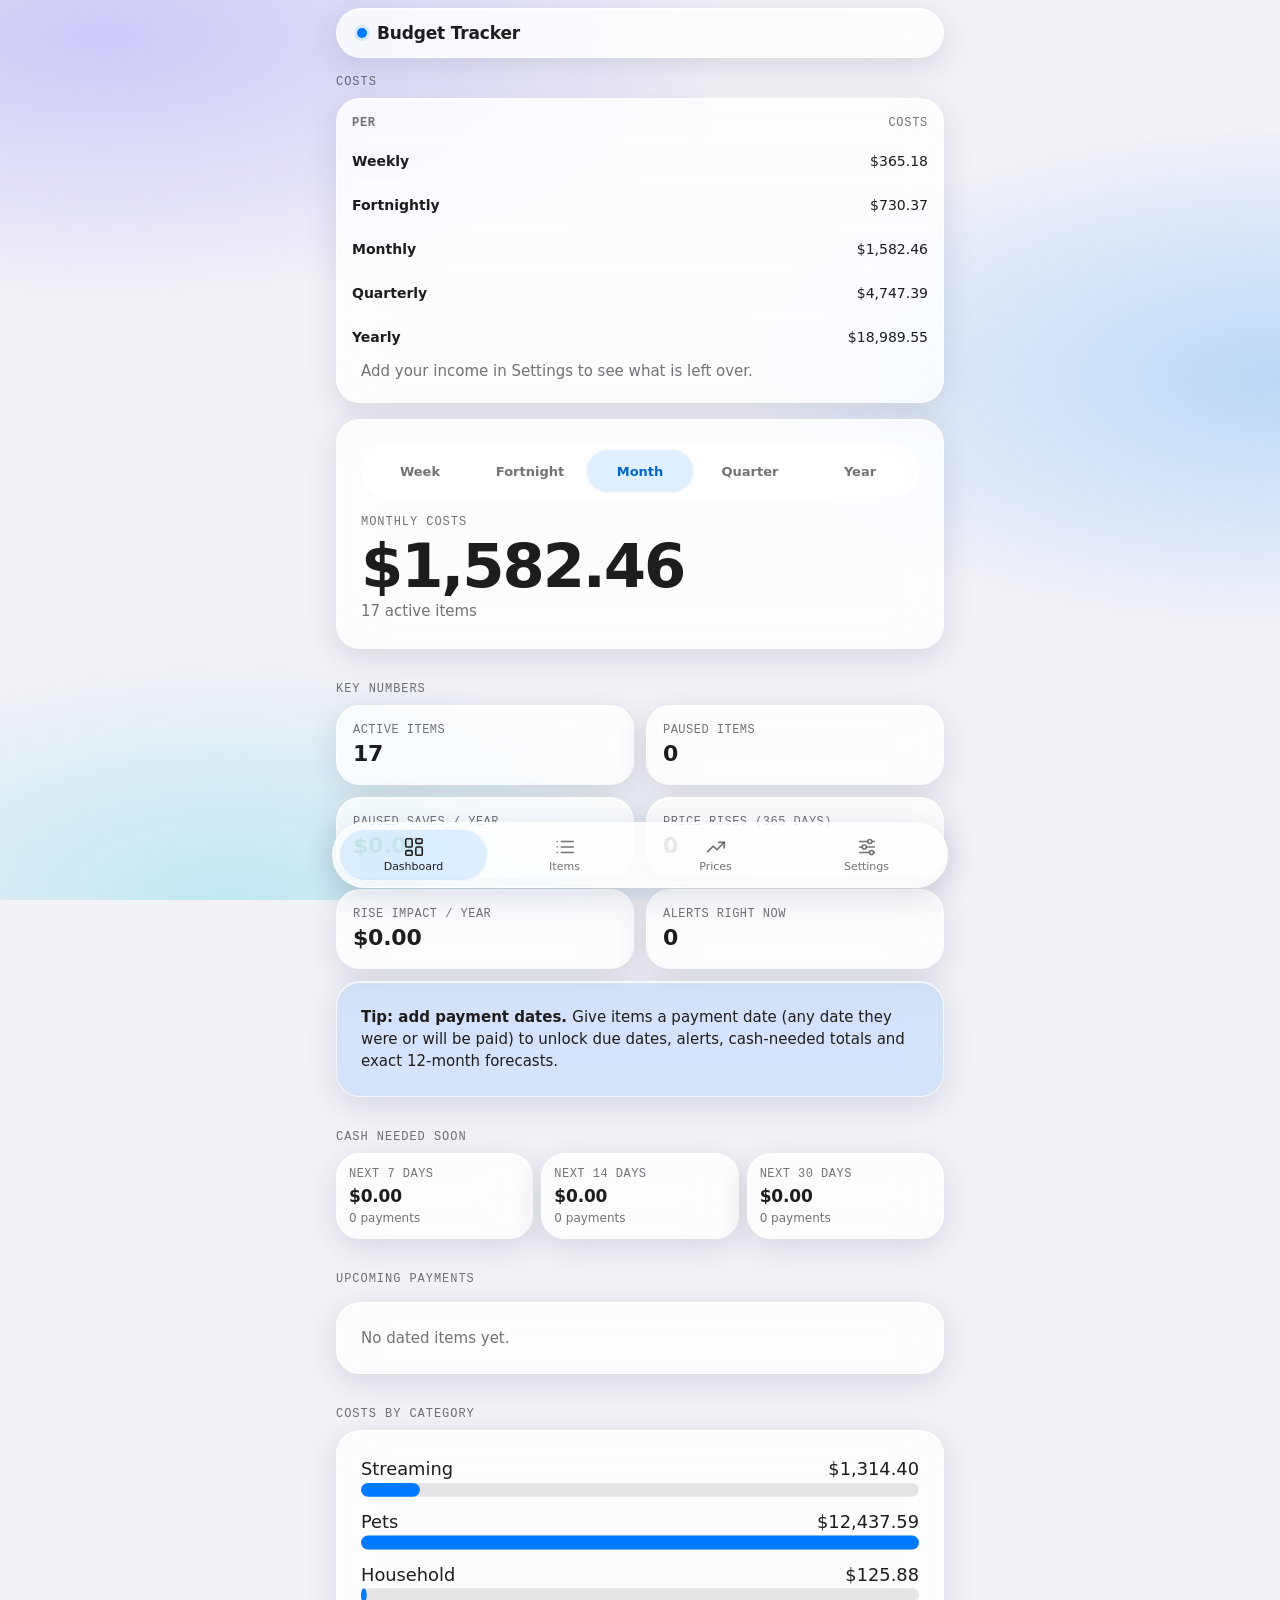
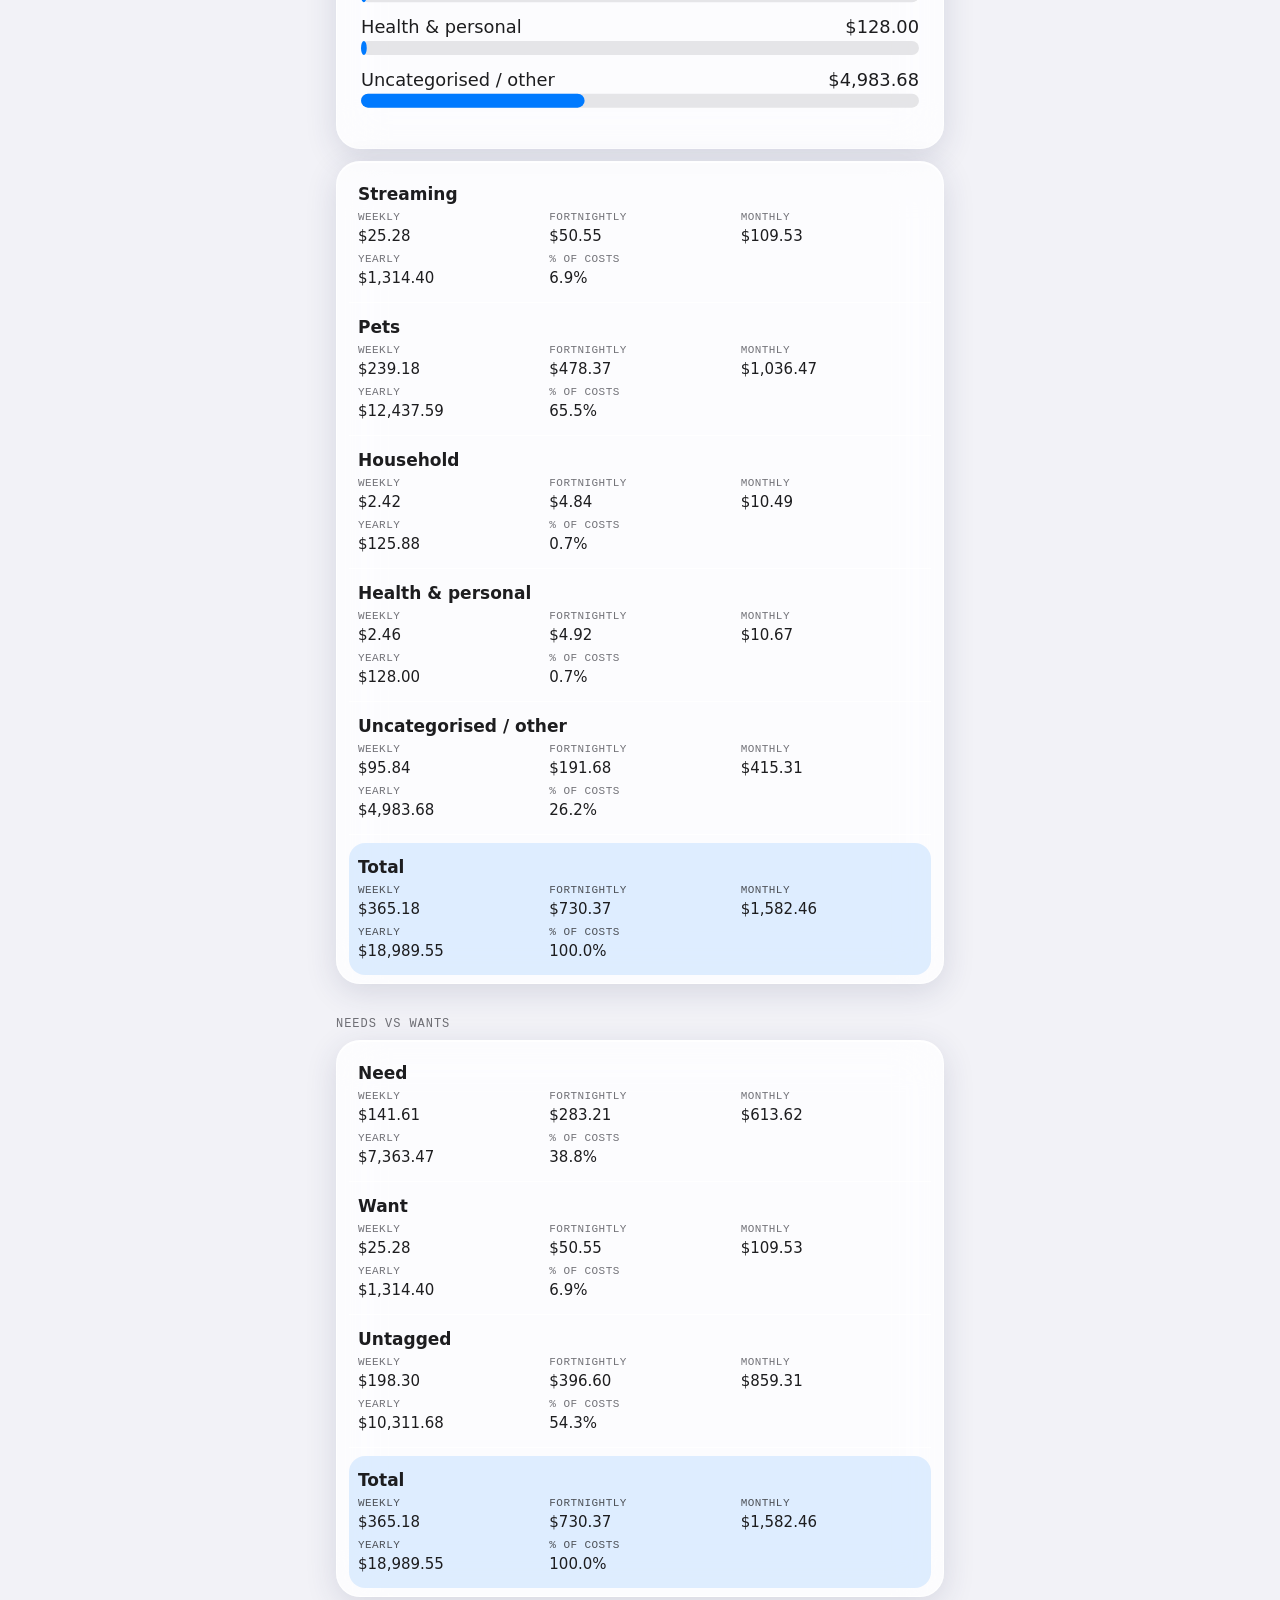
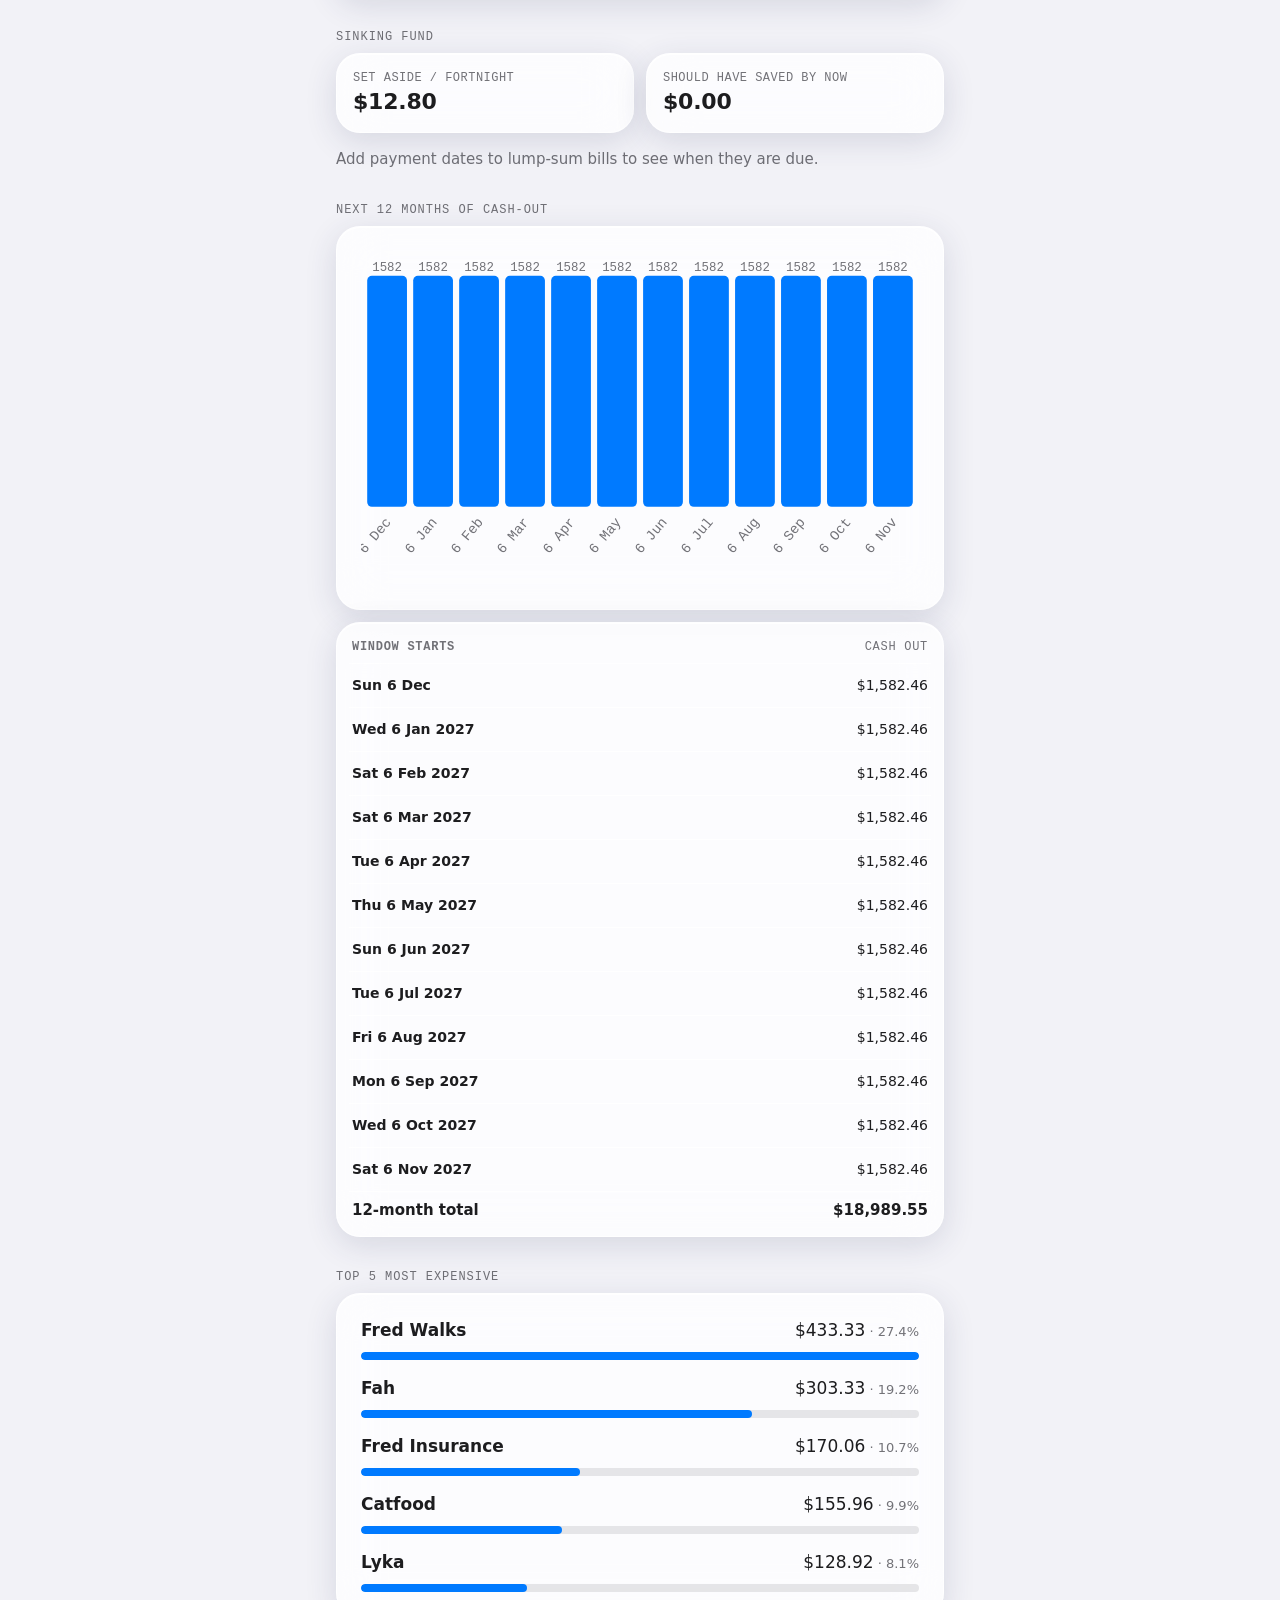
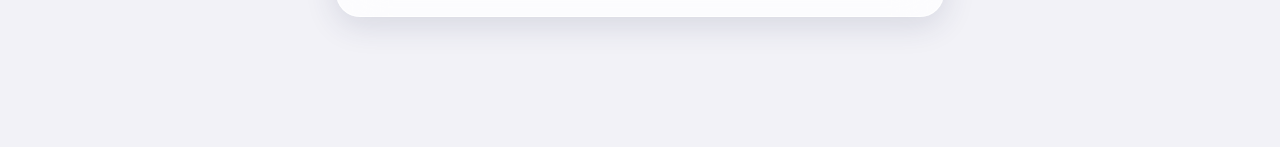
==== commit 8c301fa1: "Restyle with DevDan Startup design system (glass, aurora, pill nav, line icons) Co-Authored-By: Clau" ====
--- a/index.html
+++ b/index.html
@@ -5,7 +5,7 @@
   <meta name="viewport" content="width=device-width, initial-scale=1, viewport-fit=cover">
   <title>Budget Tracker</title>
   <meta name="description" content="Recurring costs converted to weekly, fortnightly, monthly, quarterly and yearly totals, with due dates, alerts and forecasts.">
-  <meta name="theme-color" content="#16315c">
+  <meta name="theme-color" content="#07070b">
   <link rel="manifest" href="manifest.webmanifest">
   <link rel="icon" href="icons/icon.svg" type="image/svg+xml">
   <link rel="apple-touch-icon" href="icons/apple-touch-icon.png">
@@ -140,13 +140,13 @@
     </section>
   </main>
 
-  <button id="fab" class="fab" type="button" aria-label="Add item" hidden>+</button>
+  <button id="fab" class="fab" type="button" aria-label="Add item" hidden><svg viewBox="0 0 24 24" fill="none" stroke="currentColor" stroke-width="2" stroke-linecap="round" aria-hidden="true"><path d="M12 5v14M5 12h14"/></svg></button>
 
   <nav class="tabbar" aria-label="Main">
-    <button type="button" data-tab="dashboard"><span aria-hidden="true">📊</span>Dashboard<b id="tab-badge" class="tab-badge" hidden></b></button>
-    <button type="button" data-tab="items"><span aria-hidden="true">🧾</span>Items</button>
-    <button type="button" data-tab="prices"><span aria-hidden="true">📈</span>Prices</button>
-    <button type="button" data-tab="settings"><span aria-hidden="true">⚙️</span>Settings</button>
+    <button type="button" data-tab="dashboard"><svg viewBox="0 0 24 24" aria-hidden="true"><rect x="3" y="3" width="7" height="9" rx="1.5"/><rect x="14" y="3" width="7" height="5" rx="1.5"/><rect x="14" y="12" width="7" height="9" rx="1.5"/><rect x="3" y="16" width="7" height="5" rx="1.5"/></svg>Dashboard<b id="tab-badge" class="tab-badge" hidden></b></button>
+    <button type="button" data-tab="items"><svg viewBox="0 0 24 24" aria-hidden="true"><path d="M8 6h13M8 12h13M8 18h13M3.5 6h.01M3.5 12h.01M3.5 18h.01"/></svg>Items</button>
+    <button type="button" data-tab="prices"><svg viewBox="0 0 24 24" aria-hidden="true"><path d="M3 17l6-6 4 4 8-8"/><path d="M15 7h6v6"/></svg>Prices</button>
+    <button type="button" data-tab="settings"><svg viewBox="0 0 24 24" aria-hidden="true"><path d="M4 6h8M18 6h2M4 12h2M12 12h8M4 18h10M20 18h0"/><circle cx="15" cy="6" r="2.2"/><circle cx="9" cy="12" r="2.2"/><circle cx="17" cy="18" r="2.2"/></svg>Settings</button>
   </nav>
 
   <div id="toast" class="toast" role="status" aria-live="polite"></div>
--- a/styles.css
+++ b/styles.css
@@ -1,247 +1,322 @@
-/* Budget Tracker styles. Colours are CSS variables; dark mode via prefers-color-scheme or [data-theme]. */
+/* Budget Tracker — styled with the DevDan Startup design system (frosted glass over an aurora backdrop).
+   Tokens below mirror the system's tokens.json. Dark is the default; light follows the OS or the Theme setting. */
 :root {
-  --bg: #f1f5fb; --surface: #ffffff; --text: #0f1f38; --muted: #4a5b78; --border: #d6dfed;
-  --navy: #16315c; --accent: #1f5fbf; --accent-soft: #e3eefc; --on-accent: #ffffff;
-  --track: #e3e9f3; --danger: #b42318; --danger-soft: #fdeceb; --good: #19703a; --good-soft: #dff5e6;
-  --amber-bg: #fff1c9; --amber-text: #6b4200; --amber-border: #e0a82e;
-  --shadow: 0 1px 2px rgba(15, 31, 56, .06), 0 4px 14px rgba(15, 31, 56, .07);
-  --radius: 16px;
-}
-@media (prefers-color-scheme: dark) {
-  :root:not([data-theme="light"]) {
-    --bg: #0b1626; --surface: #13233b; --text: #e8eef9; --muted: #a9b8d1; --border: #26385a;
-    --accent: #6fa8f5; --accent-soft: #1b3358; --on-accent: #0b1626; --track: #26385a;
-    --danger: #ff8a80; --danger-soft: #3a1c1f; --good: #6fdc9a; --good-soft: #15361f;
-    --amber-bg: #3b2e0b; --amber-text: #ffd479; --amber-border: #8a6a1a;
-    --shadow: 0 1px 2px rgba(0, 0, 0, .4), 0 4px 14px rgba(0, 0, 0, .35);
+  --bg: #07070b; --glass: rgba(255, 255, 255, .08); --glass-strong: rgba(255, 255, 255, .14); --glass-border: rgba(255, 255, 255, .18);
+  --ink: #f5f5f7; --ink-2: rgba(235, 235, 245, .64); --ink-3: rgba(235, 235, 245, .38);
+  --accent: #0a84ff; --accent-soft: rgba(10, 132, 255, .18); --link: #64b5ff;
+  --aurora-indigo: #5e5ce6; --aurora-blue: #0a84ff; --aurora-teal: #40c8e0;
+  --success: #30d158; --warning: #ff9f0a; --danger: #ff453a; --code-bg: rgba(0, 0, 0, .5);
+  --shadow-glass: 0 8px 32px rgba(0, 0, 0, .45), inset 0 1px 0 rgba(255, 255, 255, .16);
+  --aurora-opacity: .5;
+  /* derived helpers (not in the token file) */
+  --track: rgba(255, 255, 255, .12); --warn-soft: rgba(255, 159, 10, .18); --danger-soft: rgba(255, 69, 58, .18); --success-soft: rgba(48, 209, 88, .16);
+  --space-1: 4px; --space-2: 8px; --space-3: 12px; --space-4: 16px; --space-5: 24px; --space-6: 32px;
+  --radius-sm: 10px; --radius-md: 16px; --radius-lg: 24px; --radius-xl: 32px; --radius-pill: 999px;
+  --blur-glass: 24px; --blur-strong: 40px;
+  --font-sans: "SF Pro Display", "SF Pro Text", Inter, -apple-system, system-ui, "Segoe UI", Roboto, sans-serif;
+  --font-mono: "SF Mono", "JetBrains Mono", ui-monospace, Menlo, Consolas, monospace;
+  --ease: cubic-bezier(.2, .8, .2, 1);
+}
+@media (prefers-color-scheme: light) {
+  :root:not([data-theme="dark"]) {
+    --bg: #f2f2f7; --glass: rgba(255, 255, 255, .62); --glass-strong: rgba(255, 255, 255, .78); --glass-border: rgba(255, 255, 255, .7);
+    --ink: #1d1d1f; --ink-2: rgba(60, 60, 67, .72); --ink-3: rgba(60, 60, 67, .45);
+    --accent: #007aff; --accent-soft: rgba(0, 122, 255, .12); --link: #0066cc;
+    --aurora-indigo: #7d7aff; --aurora-blue: #4da3ff; --aurora-teal: #5ad4e6;
+    --success: #248a3d; --warning: #c93400; --danger: #d70015; --code-bg: rgba(0, 0, 0, .06);
+    --shadow-glass: 0 8px 32px rgba(40, 50, 90, .14), inset 0 1px 0 rgba(255, 255, 255, .9);
+    --aurora-opacity: .32; --track: rgba(60, 60, 67, .12); --warn-soft: rgba(201, 52, 0, .1); --danger-soft: rgba(215, 0, 21, .09); --success-soft: rgba(36, 138, 61, .12);
   }
 }
-:root[data-theme="dark"] {
-  --bg: #0b1626; --surface: #13233b; --text: #e8eef9; --muted: #a9b8d1; --border: #26385a;
-  --accent: #6fa8f5; --accent-soft: #1b3358; --on-accent: #0b1626; --track: #26385a;
-  --danger: #ff8a80; --danger-soft: #3a1c1f; --good: #6fdc9a; --good-soft: #15361f;
-  --amber-bg: #3b2e0b; --amber-text: #ffd479; --amber-border: #8a6a1a;
-  --shadow: 0 1px 2px rgba(0, 0, 0, .4), 0 4px 14px rgba(0, 0, 0, .35);
+:root[data-theme="light"] {
+  --bg: #f2f2f7; --glass: rgba(255, 255, 255, .62); --glass-strong: rgba(255, 255, 255, .78); --glass-border: rgba(255, 255, 255, .7);
+  --ink: #1d1d1f; --ink-2: rgba(60, 60, 67, .72); --ink-3: rgba(60, 60, 67, .45);
+  --accent: #007aff; --accent-soft: rgba(0, 122, 255, .12); --link: #0066cc;
+  --aurora-indigo: #7d7aff; --aurora-blue: #4da3ff; --aurora-teal: #5ad4e6;
+  --success: #248a3d; --warning: #c93400; --danger: #d70015; --code-bg: rgba(0, 0, 0, .06);
+  --shadow-glass: 0 8px 32px rgba(40, 50, 90, .14), inset 0 1px 0 rgba(255, 255, 255, .9);
+  --aurora-opacity: .32; --track: rgba(60, 60, 67, .12); --warn-soft: rgba(201, 52, 0, .1); --danger-soft: rgba(215, 0, 21, .09); --success-soft: rgba(36, 138, 61, .12);
 }
 
 * { box-sizing: border-box; }
-html { -webkit-text-size-adjust: 100%; color-scheme: light dark; }
+html { -webkit-text-size-adjust: 100%; color-scheme: dark; }
 :root[data-theme="light"] { color-scheme: light; }
-:root[data-theme="dark"] { color-scheme: dark; }
+@media (prefers-color-scheme: light) { :root:not([data-theme="dark"]) { color-scheme: light; } }
 body {
-  margin: 0; background: var(--bg); color: var(--text);
-  font: 16px/1.4 system-ui, -apple-system, "Segoe UI", Roboto, sans-serif;
+  margin: 0; background: var(--bg); color: var(--ink); font: 400 17px/25px var(--font-sans);
   padding: env(safe-area-inset-top) env(safe-area-inset-right) 0 env(safe-area-inset-left); overflow-x: hidden;
 }
-#app { max-width: 640px; margin: 0 auto; padding-bottom: calc(150px + env(safe-area-inset-bottom)); }
-h1 { font-size: 1.25rem; margin: 0; }
-h2 { font-size: .8rem; text-transform: uppercase; letter-spacing: .06em; color: var(--muted); margin: 24px 0 8px; }
-.appbar { background: var(--navy); color: #fff; padding: 14px 16px; position: sticky; top: 0; z-index: 5; }
-main { padding: 0 16px; }
-.view { animation: fade .2s ease; }
-@keyframes fade { from { opacity: 0; transform: translateY(4px); } to { opacity: 1; transform: none; } }
-.muted { color: var(--muted); font-size: .9rem; }
+/* Aurora backdrop: the only place gradients are used. Soft blobs, each well under the viewport size. */
+body::before {
+  content: ""; position: fixed; inset: 0; z-index: -1; pointer-events: none; opacity: var(--aurora-opacity);
+  background:
+    radial-gradient(70vw 42vh at 8% 4%, var(--aurora-indigo), transparent 70%),
+    radial-gradient(60vw 40vh at 100% 42%, var(--aurora-blue), transparent 70%),
+    radial-gradient(55vw 38vh at 18% 100%, var(--aurora-teal), transparent 70%);
+}
+#app { max-width: 640px; margin: 0 auto; padding-bottom: calc(130px + env(safe-area-inset-bottom)); }
+main { padding: 0 var(--space-4); }
+h1 { font: 700 17px/24px var(--font-sans); letter-spacing: -.01em; margin: 0; display: flex; align-items: center; gap: 10px; }
+h1::before { content: ""; width: 10px; height: 10px; border-radius: 50%; background: var(--accent); box-shadow: 0 0 0 3px var(--accent-soft); }
+/* Eyebrow: uppercase mono label above content */
+h2, .eyebrow { font: 500 12px/16px var(--font-mono); letter-spacing: .08em; text-transform: uppercase; color: var(--ink-2); margin: var(--space-6) 0 var(--space-2); }
+.view { animation: rise .25s var(--ease); }
+@keyframes rise { from { opacity: 0; transform: translateY(6px); } to { opacity: 1; transform: none; } }
+.muted { color: var(--ink-2); font-size: 15px; line-height: 22px; }
 .pad { padding: 0 12px 12px; margin: 0; }
-.hint { color: var(--muted); font-size: .85rem; margin: 4px 0 0; }
+.hint { color: var(--ink-2); font-size: 12px; line-height: 16px; margin: 6px 0 0; }
 .sr-only { position: absolute; width: 1px; height: 1px; overflow: hidden; clip: rect(0 0 0 0); white-space: nowrap; }
-.empty { color: var(--muted); padding: 16px; list-style: none; text-align: center; }
-.neg, .bad { color: var(--danger); } .pos, .good { color: var(--good); } .good-text { color: var(--good); }
-
-.card { background: var(--surface); border-radius: var(--radius); box-shadow: var(--shadow); padding: 16px; margin-bottom: 10px; }
-.card.tight { padding: 8px; }
-.stack { display: grid; gap: 10px; }
+.empty { color: var(--ink-2); padding: var(--space-4); list-style: none; text-align: center; font-size: 15px; }
+.neg, .bad { color: var(--danger); } .pos, .good, .good-text { color: var(--success); }
+
+/* ---------- Glass ---------- */
+.glass, .card, .appbar, .alert-banner, .update-bar, .item-row, .tabbar, dialog, .toast, input, select, textarea, .period-toggle, .btn:not(.primary) {
+  -webkit-backdrop-filter: blur(var(--blur-glass)) saturate(180%); backdrop-filter: blur(var(--blur-glass)) saturate(180%);
+}
+.card {
+  background: var(--glass-strong); border: 1px solid var(--glass-border); box-shadow: var(--shadow-glass);
+  border-radius: var(--radius-lg); padding: var(--space-5); margin-bottom: var(--space-3);
+}
+.card.tight { padding: var(--space-2) var(--space-3); }
+.stack { display: grid; gap: var(--space-3); }
 .dash-section > .card:last-child { margin-bottom: 0; }
 
-/* Banners */
+/* Floating glass top bar and alert/update strips */
+.appbar {
+  position: sticky; top: calc(8px + env(safe-area-inset-top)); z-index: 5; margin: calc(8px) var(--space-4) 0;
+  padding: 12px 20px; background: var(--glass-strong); border: 1px solid var(--glass-border); border-radius: var(--radius-pill); box-shadow: var(--shadow-glass);
+  -webkit-backdrop-filter: blur(var(--blur-strong)) saturate(180%); backdrop-filter: blur(var(--blur-strong)) saturate(180%);
+}
 .alert-banner {
-  display: block; width: 100%; text-align: left; border: 0; border-bottom: 2px solid var(--amber-border); background: var(--amber-bg);
-  color: var(--amber-text); font: inherit; font-size: .9rem; padding: 10px 16px; min-height: 44px; cursor: pointer;
-}
+  display: block; width: calc(100% - 32px); margin: var(--space-3) var(--space-4) 0; text-align: left; font: 400 15px/22px var(--font-sans); color: var(--ink);
+  background: var(--glass-strong); border: 1px solid var(--warning); border-radius: var(--radius-md); box-shadow: var(--shadow-glass); padding: 10px 16px; min-height: 44px; cursor: pointer;
+}
+.alert-banner::before { content: "▲ "; color: var(--warning); }
 .alert-banner[hidden], .update-bar[hidden] { display: none; }
-.update-bar { display: flex; align-items: center; justify-content: space-between; gap: 8px; background: var(--accent-soft); color: var(--text); padding: 8px 16px; font-size: .9rem; }
-.hint-card { background: var(--accent-soft); box-shadow: none; font-size: .95rem; }
-
-/* Segmented toggle */
-.period-toggle { display: flex; gap: 4px; background: var(--track); padding: 4px; border-radius: 12px; margin: 16px 0 0; }
+.update-bar {
+  display: flex; align-items: center; justify-content: space-between; gap: var(--space-2); margin: var(--space-3) var(--space-4) 0; padding: 8px 8px 8px 16px;
+  background: var(--glass-strong); border: 1px solid var(--glass-border); border-radius: var(--radius-md); font-size: 15px; box-shadow: var(--shadow-glass);
+}
+.hint-card { background: var(--accent-soft); font-size: 15px; line-height: 22px; }
+
+/* Segmented control (pill) */
+.period-toggle {
+  display: flex; gap: 2px; background: var(--glass); border: 1px solid var(--glass-border); padding: 4px; border-radius: var(--radius-pill); margin: var(--space-4) 0 0;
+}
 .hero .period-toggle { margin-top: 0; }
 .period-toggle button {
-  flex: 1 1 0; min-width: 0; min-height: 44px; border: 0; border-radius: 9px; background: transparent;
-  color: var(--text); font: inherit; font-size: .8rem; font-weight: 600; cursor: pointer; padding: 0 2px;
-}
-.period-toggle button[aria-checked="true"] { background: var(--surface); color: var(--accent); box-shadow: var(--shadow); }
-#theme-toggle { margin-top: 0; } #theme-toggle button { font-size: .95rem; }
-
-/* Dashboard */
-#dash-income h2 { margin-top: 16px; }
-.hero { margin-top: 16px; background: linear-gradient(160deg, var(--navy), #24508f); color: #fff; }
-.hero .period-toggle { background: rgba(255, 255, 255, .16); }
-.hero .period-toggle button { color: #fff; }
-.hero .period-toggle button[aria-checked="true"] { background: #fff; color: var(--navy); }
-.hero-label { margin: 16px 0 0; opacity: .9; font-size: .95rem; }
-.hero-value { margin: 2px 0; font-size: clamp(2.2rem, 12vw, 3.2rem); font-weight: 750; letter-spacing: -.02em; font-variant-numeric: tabular-nums; }
-.hero-sub { margin: 0; opacity: .9; }
-.cards { display: grid; grid-template-columns: 1fr 1fr; gap: 10px; margin-bottom: 10px; }
-.cards.three { grid-template-columns: repeat(3, 1fr); gap: 8px; }
+  flex: 1 1 0; min-width: 0; min-height: 44px; border: 0; border-radius: var(--radius-pill); background: transparent;
+  color: var(--ink-2); font: 600 13px var(--font-sans); cursor: pointer; padding: 0 2px; transition: background .2s var(--ease), color .2s var(--ease);
+}
+.period-toggle button[aria-checked="true"] { background: var(--accent-soft); color: var(--link); box-shadow: inset 0 0 0 1px var(--glass-border); }
+#theme-toggle { margin-top: 0; } #theme-toggle button { font-size: 15px; }
+
+/* ---------- Dashboard ---------- */
+#dash-income h2 { margin-top: var(--space-4); }
+.hero { margin-top: var(--space-4); }
+.hero-label { margin: var(--space-4) 0 0; font: 500 12px/16px var(--font-mono); letter-spacing: .08em; text-transform: uppercase; color: var(--ink-2); }
+.hero-value { margin: 6px 0 2px; font: 700 clamp(2.6rem, 15vw, 3.8rem)/1 var(--font-sans); letter-spacing: -.035em; font-variant-numeric: tabular-nums; }
+.hero-sub { margin: 0; color: var(--ink-2); font-size: 15px; }
+.cards { display: grid; grid-template-columns: 1fr 1fr; gap: var(--space-3); margin-bottom: var(--space-3); }
+.cards.three { grid-template-columns: repeat(3, 1fr); gap: var(--space-2); }
 .cards .card { margin: 0; }
-.stat { display: flex; flex-direction: column; gap: 2px; padding: 12px; }
-.stat-label { color: var(--muted); font-size: .8rem; }
-.stat-value { font-size: 1.3rem; font-weight: 700; font-variant-numeric: tabular-nums; }
-.cards.three .stat-value { font-size: 1.05rem; }
-.stat-sub { color: var(--muted); font-size: .8rem; }
-.stat.good .stat-value { color: var(--good); } .stat.bad .stat-value { color: var(--danger); }
-.stat.warn { background: var(--amber-bg); } .stat.warn .stat-value, .stat.warn .stat-label { color: var(--amber-text); }
-
-/* Compact comparison table */
+.stat { display: flex; flex-direction: column; gap: 2px; padding: var(--space-4); }
+.stat-label { color: var(--ink-2); font: 500 12px/16px var(--font-mono); letter-spacing: .04em; text-transform: uppercase; }
+.stat-value { font: 700 22px/28px var(--font-sans); letter-spacing: -.01em; font-variant-numeric: tabular-nums; }
+.cards.three .stat { padding: var(--space-3); }
+.cards.three .stat-value { font-size: 17px; line-height: 24px; }
+.stat-sub { color: var(--ink-2); font-size: 12px; line-height: 16px; }
+.stat.good .stat-value { color: var(--success); } .stat.bad .stat-value { color: var(--danger); }
+.stat.warn { background: var(--warn-soft); border-color: var(--warning); } .stat.warn .stat-value { color: var(--warning); }
+
+/* Comparison table */
 table { border-collapse: collapse; width: 100%; }
-.cmp { font-size: .82rem; font-variant-numeric: tabular-nums; }
-.cmp th, .cmp td { padding: 7px 3px; text-align: right; border-bottom: 1px solid var(--border); }
+.cmp { font-size: 15px; font-variant-numeric: tabular-nums; }
+.cmp th, .cmp td { padding: 9px 3px; text-align: right; border-bottom: 1px solid var(--glass-border); }
 .cmp th:first-child, .cmp tbody th { text-align: left; font-weight: 600; }
-.cmp thead th, .cmp tfoot th, .cmp tfoot td { color: var(--muted); font-weight: 600; }
-.cmp tfoot th, .cmp tfoot td { border-bottom: 0; font-weight: 700; color: var(--text); }
+.cmp thead th, .cmp tfoot th, .cmp tfoot td { color: var(--ink-2); font: 500 12px var(--font-mono); letter-spacing: .06em; text-transform: uppercase; }
+.cmp tfoot th, .cmp tfoot td { border-bottom: 0; color: var(--ink); font: 600 15px var(--font-sans); letter-spacing: 0; text-transform: none; }
 .cmp tfoot th[colspan] { text-align: left; }
-
-/* Responsive breakdown table: rows become stacked cards */
+.cmp td, .cmp tbody th { font-size: 14px; }
+
+/* Breakdown table: rows become stacked glass rows on a phone */
 .rtable thead { position: absolute; width: 1px; height: 1px; overflow: hidden; clip: rect(0 0 0 0); }
 .rtable, .rtable tbody, .rtable tfoot { display: block; }
-.rtable tr { display: grid; grid-template-columns: repeat(3, 1fr); gap: 2px 8px; padding: 10px 8px; border-bottom: 1px solid var(--border); }
-.rtable tfoot tr { border-bottom: 0; background: var(--accent-soft); border-radius: 12px; font-weight: 700; }
-.rtable th, .rtable td { display: block; text-align: left; font-size: .9rem; font-variant-numeric: tabular-nums; font-weight: 400; }
-.rtable .rt-name { grid-column: 1 / -1; font-weight: 700; font-size: 1rem; }
-.rtable td[data-label]::before { content: attr(data-label); display: block; font-size: .72rem; color: var(--muted); font-weight: 500; }
-.rtable tfoot td[data-label]::before { color: var(--text); opacity: .75; }
-
-/* Lists: upcoming, top 5 */
-.upcoming { list-style: none; margin: 0 0 10px; padding: 4px 12px; }
-.upcoming li { display: flex; justify-content: space-between; gap: 10px; padding: 10px 0; border-bottom: 1px solid var(--border); }
+.rtable tr { display: grid; grid-template-columns: repeat(3, 1fr); gap: 2px 8px; padding: var(--space-3) var(--space-2); border-bottom: 1px solid var(--glass-border); }
+.rtable tfoot tr { border-bottom: 0; background: var(--accent-soft); border-radius: var(--radius-md); font-weight: 600; margin-top: var(--space-2); }
+.rtable th, .rtable td { display: block; text-align: left; font-size: 15px; line-height: 22px; font-variant-numeric: tabular-nums; font-weight: 400; }
+.rtable .rt-name { grid-column: 1 / -1; font-weight: 600; font-size: 17px; }
+.rtable td[data-label]::before { content: attr(data-label); display: block; font: 500 11px/16px var(--font-mono); letter-spacing: .04em; text-transform: uppercase; color: var(--ink-2); }
+.rtable tfoot td[data-label]::before { color: var(--ink); opacity: .75; }
+
+/* Lists */
+.upcoming { list-style: none; margin: 0 0 var(--space-3); padding: var(--space-2) var(--space-4); }
+.upcoming li { display: flex; justify-content: space-between; gap: 10px; padding: var(--space-3) 0; border-bottom: 1px solid var(--glass-border); }
 .upcoming li:last-child { border-bottom: 0; }
-.upcoming li.alerting { background: var(--amber-bg); margin: 0 -12px; padding: 10px 12px; color: var(--amber-text); border-bottom-color: var(--amber-border); }
-.upcoming li.alerting .up-sub { color: var(--amber-text); }
+.upcoming li.alerting { background: var(--warn-soft); margin: 0 calc(var(--space-4) * -1); padding: var(--space-3) var(--space-4); border-bottom-color: var(--warning); }
 .up-main, .up-side { display: flex; flex-direction: column; min-width: 0; }
 .up-side { align-items: flex-end; gap: 2px; }
 .up-name { font-weight: 600; overflow-wrap: anywhere; }
-.up-sub { color: var(--muted); font-size: .82rem; }
+.up-sub { color: var(--ink-2); font-size: 13px; line-height: 18px; }
 .up-amt { font-weight: 700; font-variant-numeric: tabular-nums; }
-.top-list { list-style: none; margin: 0; display: grid; gap: 14px; padding: 16px; }
-.top-head { display: flex; justify-content: space-between; gap: 8px; align-items: baseline; }
+.top-list { list-style: none; margin: 0 0 var(--space-3); display: grid; gap: var(--space-4); }
+.top-head { display: flex; justify-content: space-between; gap: var(--space-2); align-items: baseline; }
 .top-name { font-weight: 600; overflow-wrap: anywhere; }
 .top-amt { font-variant-numeric: tabular-nums; white-space: nowrap; }
-.top-amt small, .item-cost small { color: var(--muted); font-size: .8rem; }
-.bar { height: 8px; background: var(--track); border-radius: 99px; margin-top: 6px; overflow: hidden; }
-.bar span { display: block; height: 100%; background: var(--accent); border-radius: 99px; transition: width .4s ease; }
+.top-amt small, .item-cost small { color: var(--ink-2); font-size: 13px; }
+.bar { height: 8px; background: var(--track); border-radius: var(--radius-pill); margin-top: 8px; overflow: hidden; }
+.bar span { display: block; height: 100%; background: var(--accent); border-radius: var(--radius-pill); transition: width .3s var(--ease); }
 
 /* Charts */
 .chart { display: block; width: 100%; height: auto; }
-.chart .ct { font-size: 11.5px; fill: var(--text); }
-.chart .cv { font-size: 8px; fill: var(--muted); }
-.chart .cl { font-size: 9px; fill: var(--muted); }
+.chart .ct { font: 400 11.5px var(--font-sans); fill: var(--ink); }
+.chart .cv { font: 400 8px var(--font-mono); fill: var(--ink-2); }
+.chart .cl { font: 400 9px var(--font-mono); fill: var(--ink-2); }
 .chart .cbar { fill: var(--accent); }
 .chart .ctrack { fill: var(--track); }
 
-/* Chips */
-.chips { display: flex; flex-wrap: wrap; gap: 6px; padding: 0 14px 8px; }
-.chip { display: inline-block; font-size: .78rem; font-weight: 600; padding: 3px 9px; border-radius: 99px; background: var(--track); color: var(--text); }
-.chip.warn { background: var(--amber-bg); color: var(--amber-text); box-shadow: inset 0 0 0 1px var(--amber-border); }
-.chip.bad { background: var(--danger-soft); color: var(--danger); }
-.chip.good { background: var(--good-soft); color: var(--good); }
-.chip.need { background: var(--accent-soft); color: var(--accent); }
-.chip.want { background: var(--track); }
-
-/* Items */
-.toolbar { display: flex; gap: 8px; margin: 12px 0 8px; }
+/* Badges: mono, uppercase, symbol + word (never colour alone) */
+.chips { display: flex; flex-wrap: wrap; gap: 6px; padding: 0 var(--space-4) var(--space-2); }
+.chip {
+  display: inline-block; font: 500 12px/16px var(--font-mono); letter-spacing: .04em; text-transform: uppercase;
+  padding: 4px 10px; border-radius: var(--radius-sm); background: var(--track); color: var(--ink); border: 1px solid var(--glass-border);
+}
+.chip.warn { background: var(--warn-soft); color: var(--warning); border-color: var(--warning); }
+.chip.bad { background: var(--danger-soft); color: var(--danger); border-color: var(--danger); }
+.chip.good { background: var(--success-soft); color: var(--success); border-color: var(--success); }
+.chip.need { background: var(--accent-soft); color: var(--link); }
+
+/* ---------- Controls ---------- */
+.toolbar { display: flex; gap: var(--space-2); margin: var(--space-3) 0 var(--space-2); }
 .toolbar input { flex: 1; min-width: 0; }
-.filters { display: grid; grid-template-columns: 1fr 1fr; gap: 8px; margin-bottom: 8px; align-items: center; }
+.filters { display: grid; grid-template-columns: 1fr 1fr; gap: var(--space-2); margin-bottom: var(--space-2); align-items: center; }
 .filters select { min-width: 0; }
-.check { display: flex; align-items: center; gap: 10px; min-height: 44px; font-size: .95rem; cursor: pointer; }
-.check input { width: 22px; height: 22px; min-height: 0; flex: none; accent-color: var(--accent); }
+.check { display: flex; align-items: center; gap: 10px; min-height: 44px; font-size: 15px; cursor: pointer; }
+.check input { width: 22px; height: 22px; min-height: 0; padding: 0; flex: none; accent-color: var(--accent); }
 input, select, textarea {
-  font: inherit; font-size: 1rem; min-height: 48px; padding: 0 12px; border-radius: 12px;
-  border: 1.5px solid var(--border); background: var(--surface); color: var(--text); width: 100%;
-}
-textarea { padding: 10px 12px; resize: vertical; }
+  font: 400 17px var(--font-sans); min-height: 48px; padding: 12px 16px; border-radius: var(--radius-md);
+  border: 1px solid var(--glass-border); background: var(--glass); color: var(--ink); width: 100%;
+}
+input::placeholder, textarea::placeholder { color: var(--ink-3); }
+select option { color: #1d1d1f; background: #f2f2f7; }
+textarea { resize: vertical; }
 .toolbar select { width: auto; flex: none; max-width: 42%; }
-input:focus-visible, select:focus-visible, textarea:focus-visible, button:focus-visible, label.btn:has(+ input:focus-visible) { outline: 3px solid var(--accent); outline-offset: 2px; }
-.item-list { list-style: none; margin: 0; padding: 0; display: grid; gap: 8px; }
-.item-row { display: block; background: var(--surface); border-radius: var(--radius); box-shadow: var(--shadow); overflow: hidden; }
+input:focus-visible, select:focus-visible, textarea:focus-visible { outline: 0; border-color: var(--accent); box-shadow: 0 0 0 2px var(--accent), 0 0 0 5px var(--accent-soft); }
+button:focus-visible, label.btn:has(+ input:focus-visible) { outline: 2px solid var(--accent); outline-offset: 2px; box-shadow: 0 0 0 5px var(--accent-soft); }
+input[type="date"] { min-height: 48px; }
+
+.item-list { list-style: none; margin: 0; padding: 0; display: grid; gap: var(--space-3); }
+.item-row {
+  display: block; background: var(--glass-strong); border: 1px solid var(--glass-border); border-radius: var(--radius-lg);
+  box-shadow: var(--shadow-glass); overflow: hidden; transition: background .2s var(--ease);
+}
 .item-row.paused { opacity: .62; }
 .item-main {
   width: 100%; min-height: 64px; display: flex; justify-content: space-between; align-items: center; gap: 10px;
-  padding: 10px 14px 6px; background: none; border: 0; color: inherit; font: inherit; text-align: left; cursor: pointer;
+  padding: var(--space-3) var(--space-4) 8px; background: none; border: 0; color: inherit; font: inherit; text-align: left; cursor: pointer;
 }
 .item-main.static { cursor: default; }
 .item-text { display: flex; flex-direction: column; min-width: 0; }
 .item-name { font-weight: 600; overflow-wrap: anywhere; }
-.item-freq { color: var(--muted); font-size: .85rem; }
-.item-cost { font-weight: 700; font-variant-numeric: tabular-nums; text-align: right; white-space: nowrap; }
-.row-actions { display: flex; flex-wrap: wrap; gap: 8px; padding: 0 14px 12px; }
+.item-freq { color: var(--ink-2); font-size: 14px; line-height: 20px; }
+.item-cost { font: 700 17px var(--font-sans); font-variant-numeric: tabular-nums; text-align: right; white-space: nowrap; }
+.row-actions { display: flex; flex-wrap: wrap; gap: var(--space-2); padding: 0 var(--space-4) var(--space-4); }
 
 /* Buttons */
 .btn {
-  display: inline-flex; align-items: center; justify-content: center; min-height: 48px; padding: 0 18px; border-radius: 12px;
-  border: 1.5px solid var(--border); background: var(--surface); color: var(--text); font: inherit; font-weight: 600; cursor: pointer; text-align: center;
-}
-.btn.small { min-height: 44px; padding: 0 12px; font-size: .88rem; }
+  display: inline-flex; align-items: center; justify-content: center; min-height: 48px; padding: 12px 20px; border-radius: var(--radius-md);
+  border: 1px solid var(--glass-border); background: var(--glass-strong); color: var(--ink); font: 600 17px var(--font-sans); cursor: pointer; text-align: center;
+  transition: background .2s var(--ease), transform .2s var(--ease);
+}
+.btn:hover { background: var(--glass-border); }
+.btn.small { min-height: 44px; padding: 0 14px; font-size: 15px; }
 .btn.block { width: 100%; }
-.btn.primary { background: var(--accent); border-color: var(--accent); color: var(--on-accent); }
-.btn.danger { color: var(--danger); border-color: var(--danger); }
+.btn.primary { background: var(--accent); border-color: var(--accent); color: #fff; }
+.btn.primary:hover { background: var(--accent); filter: brightness(1.1); }
+.btn.danger { color: var(--danger); border-color: var(--danger); background: transparent; }
 .btn.ghost { background: transparent; }
 .btn:disabled { opacity: .5; cursor: default; }
 .btn:active { transform: scale(.98); }
 .file-btn { cursor: pointer; }
 .fab {
-  position: fixed; right: max(16px, env(safe-area-inset-right)); bottom: calc(80px + env(safe-area-inset-bottom));
-  width: 60px; height: 60px; border-radius: 50%; border: 0; background: var(--accent); color: var(--on-accent);
-  font-size: 2rem; line-height: 1; box-shadow: 0 6px 18px rgba(15, 31, 56, .35); cursor: pointer; z-index: 6;
+  position: fixed; right: max(var(--space-4), env(safe-area-inset-right)); bottom: calc(96px + env(safe-area-inset-bottom));
+  width: 60px; height: 60px; border-radius: 50%; border: 1px solid var(--glass-border); background: var(--accent); color: #fff;
+  display: grid; place-items: center; box-shadow: 0 8px 24px rgba(10, 132, 255, .45), inset 0 1px 0 rgba(255, 255, 255, .3); cursor: pointer; z-index: 6;
 }
 .fab[hidden] { display: none; }
-
-/* Tab bar */
+.fab svg { width: 28px; height: 28px; }
+
+/* Floating pill tab bar (top glass layer) */
 .tabbar {
-  position: fixed; left: 0; right: 0; bottom: 0; z-index: 7; display: flex; background: var(--surface);
-  border-top: 1px solid var(--border); padding: 0 env(safe-area-inset-right) env(safe-area-inset-bottom) env(safe-area-inset-left);
+  position: fixed; left: var(--space-3); right: var(--space-3); bottom: calc(var(--space-3) + env(safe-area-inset-bottom)); z-index: 7;
+  max-width: 616px; margin: 0 auto; display: flex; gap: 2px; padding: 6px; background: var(--glass-strong); border: 1px solid var(--glass-border);
+  border-radius: var(--radius-pill); box-shadow: var(--shadow-glass);
+  -webkit-backdrop-filter: blur(var(--blur-strong)) saturate(180%); backdrop-filter: blur(var(--blur-strong)) saturate(180%);
 }
 .tabbar button {
-  flex: 1; min-width: 0; min-height: 62px; display: flex; flex-direction: column; align-items: center; justify-content: center; gap: 2px; position: relative;
-  background: none; border: 0; color: var(--muted); font: inherit; font-size: .74rem; font-weight: 600; cursor: pointer;
-}
-.tabbar button span { font-size: 1.3rem; line-height: 1; }
-.tabbar button[aria-current="page"] { color: var(--accent); }
+  flex: 1; min-width: 0; min-height: 52px; display: flex; flex-direction: column; align-items: center; justify-content: center; gap: 2px; position: relative;
+  background: none; border: 0; border-radius: var(--radius-pill); color: var(--ink-2); font: 500 11px/14px var(--font-sans); cursor: pointer;
+  transition: background .2s var(--ease), color .2s var(--ease);
+}
+.tabbar button svg { width: 22px; height: 22px; fill: none; stroke: currentColor; stroke-width: 1.75; stroke-linecap: round; stroke-linejoin: round; }
+.tabbar button[aria-current="page"] { color: var(--ink); background: var(--accent-soft); box-shadow: inset 0 0 0 1px var(--glass-border); }
 .tab-badge {
-  position: absolute; top: 6px; left: calc(50% + 6px); min-width: 20px; height: 20px; padding: 0 5px; border-radius: 10px;
-  background: var(--amber-bg); color: var(--amber-text); box-shadow: inset 0 0 0 1.5px var(--amber-border); font-size: .72rem; line-height: 20px; text-align: center;
-}
+  position: absolute; top: 2px; left: calc(50% + 6px); min-width: 20px; height: 20px; padding: 0 5px; border-radius: 10px;
+  background: var(--warning); color: #000; font: 700 11px/20px var(--font-mono); text-align: center;
+}
+:root[data-theme="light"] .tab-badge { color: #fff; }
+@media (prefers-color-scheme: light) { :root:not([data-theme="dark"]) .tab-badge { color: #fff; } }
 .tab-badge[hidden] { display: none; }
 
-/* Dialogs & form */
+/* Sheets, dialogs, form */
 dialog {
-  border: 0; border-radius: 20px; padding: 20px; width: min(92vw, 480px); background: var(--surface); color: var(--text);
-  box-shadow: 0 20px 50px rgba(0, 0, 0, .35); max-height: 92dvh; overflow-y: auto;
-}
-dialog::backdrop { background: rgba(8, 16, 32, .55); }
-dialog h2 { margin: 0 0 12px; font-size: 1.2rem; text-transform: none; letter-spacing: 0; color: var(--text); }
-dialog p { margin: 0 0 12px; }
-.field { margin-bottom: 12px; }
-.field label { display: block; font-weight: 600; margin-bottom: 4px; font-size: .95rem; }
+  border: 1px solid var(--glass-border); border-radius: var(--radius-xl); padding: var(--space-5); width: min(92vw, 480px); color: var(--ink);
+  background: var(--glass-strong); box-shadow: var(--shadow-glass); max-height: 92dvh; overflow-y: auto;
+  -webkit-backdrop-filter: blur(var(--blur-strong)) saturate(180%); backdrop-filter: blur(var(--blur-strong)) saturate(180%);
+}
+dialog::backdrop { background: rgba(0, 0, 8, .5); -webkit-backdrop-filter: blur(6px); backdrop-filter: blur(6px); }
+dialog h2 { margin: 0 0 var(--space-3); font: 600 22px/28px var(--font-sans); letter-spacing: -.01em; text-transform: none; color: var(--ink); }
+dialog p { margin: 0 0 var(--space-3); }
+.field { margin-bottom: var(--space-3); }
+.field label { display: block; font: 500 12px/16px var(--font-sans); letter-spacing: .01em; color: var(--ink-2); margin-bottom: 6px; }
 .field input[aria-invalid="true"] { border-color: var(--danger); }
-.error { color: var(--danger); font-size: .85rem; margin: 4px 0 0 !important; }
+.error { color: var(--danger); font-size: 13px; line-height: 18px; margin: 6px 0 0 !important; }
+.error:not(:empty)::before { content: "▲ "; }
 .row2 { display: grid; grid-template-columns: 1fr 1fr; gap: 10px; }
-.preview { display: grid; grid-template-columns: 1fr 1fr; gap: 6px 10px; background: var(--accent-soft); border-radius: 12px; padding: 12px; margin-bottom: 8px; }
-.pv { display: flex; flex-direction: column; font-size: .8rem; color: var(--muted); }
-.pv strong { color: var(--text); font-size: 1rem; font-variant-numeric: tabular-nums; }
-.pv strong.good-text { color: var(--good); }
-.due-preview { font-weight: 600; margin-bottom: 16px !important; }
-.actions { display: flex; gap: 10px; justify-content: flex-end; flex-wrap: wrap; margin-top: 12px; }
+.preview { display: grid; grid-template-columns: 1fr 1fr; gap: 8px 10px; background: var(--accent-soft); border: 1px solid var(--glass-border); border-radius: var(--radius-md); padding: var(--space-3) var(--space-4); margin-bottom: var(--space-2); }
+.pv { display: flex; flex-direction: column; font: 500 11px/16px var(--font-mono); letter-spacing: .04em; text-transform: uppercase; color: var(--ink-2); }
+.pv strong { color: var(--ink); font: 600 17px/24px var(--font-sans); letter-spacing: 0; text-transform: none; font-variant-numeric: tabular-nums; }
+.pv strong.good-text { color: var(--success); }
+.due-preview { font-weight: 600; font-size: 15px; margin-bottom: var(--space-4) !important; }
+.actions { display: flex; gap: 10px; justify-content: flex-end; flex-wrap: wrap; margin-top: var(--space-3); }
 .actions .btn { flex: 1 1 auto; }
-.problems { margin: 0 0 12px; padding-left: 18px; font-size: .88rem; color: var(--danger); }
-.suggestion { align-items: flex-start; padding: 6px 0; font-size: .9rem; border-bottom: 1px solid var(--border); }
+.problems { margin: 0 0 var(--space-3); padding-left: 18px; font-size: 14px; color: var(--danger); }
+.suggestion { align-items: flex-start; padding: 6px 0; font-size: 15px; border-bottom: 1px solid var(--glass-border); }
 #price-form .btn { margin-top: 6px; }
 
 .toast {
-  position: fixed; left: 50%; bottom: calc(150px + env(safe-area-inset-bottom)); transform: translate(-50%, 10px); max-width: 90vw;
-  background: var(--navy); color: #fff; padding: 10px 16px; border-radius: 16px; opacity: 0; pointer-events: none;
-  transition: opacity .2s, transform .2s; z-index: 20; font-size: .9rem; text-align: center;
+  position: fixed; left: 50%; bottom: calc(96px + env(safe-area-inset-bottom)); transform: translate(-50%, 10px); max-width: 90vw;
+  background: var(--glass-strong); color: var(--ink); border: 1px solid var(--glass-border); box-shadow: var(--shadow-glass);
+  padding: 10px 18px; border-radius: var(--radius-md); opacity: 0; pointer-events: none; transition: opacity .2s var(--ease), transform .2s var(--ease);
+  z-index: 20; font-size: 15px; line-height: 22px; text-align: center;
 }
 .toast.show { opacity: 1; transform: translate(-50%, 0); }
 
+/* Fallbacks: no backdrop-filter, or the user asked for reduced transparency -> solid glass-strong over bg */
+@supports not ((backdrop-filter: blur(1px)) or (-webkit-backdrop-filter: blur(1px))) {
+  .card, .appbar, .alert-banner, .update-bar, .item-row, .tabbar, dialog, .toast, .btn, .period-toggle, input, select, textarea {
+    background-color: var(--bg); background-image: linear-gradient(var(--glass-strong), var(--glass-strong));
+  }
+}
+@media (prefers-reduced-transparency: reduce) {
+  .glass, .card, .appbar, .alert-banner, .update-bar, .item-row, .tabbar, dialog, .toast, input, select, textarea, .period-toggle, .btn, dialog::backdrop {
+    -webkit-backdrop-filter: none; backdrop-filter: none;
+    background-color: var(--bg); background-image: linear-gradient(var(--glass-strong), var(--glass-strong));
+  }
+  .btn.primary, .fab { background-image: none; background-color: var(--accent); }
+  .btn.danger, .btn.ghost { background-image: none; background-color: transparent; }
+  .tabbar button[aria-current="page"], .period-toggle button[aria-checked="true"] { background: var(--accent-soft); }
+}
 @media (prefers-reduced-motion: reduce) {
   *, *::before, *::after { animation: none !important; transition: none !important; }
 }
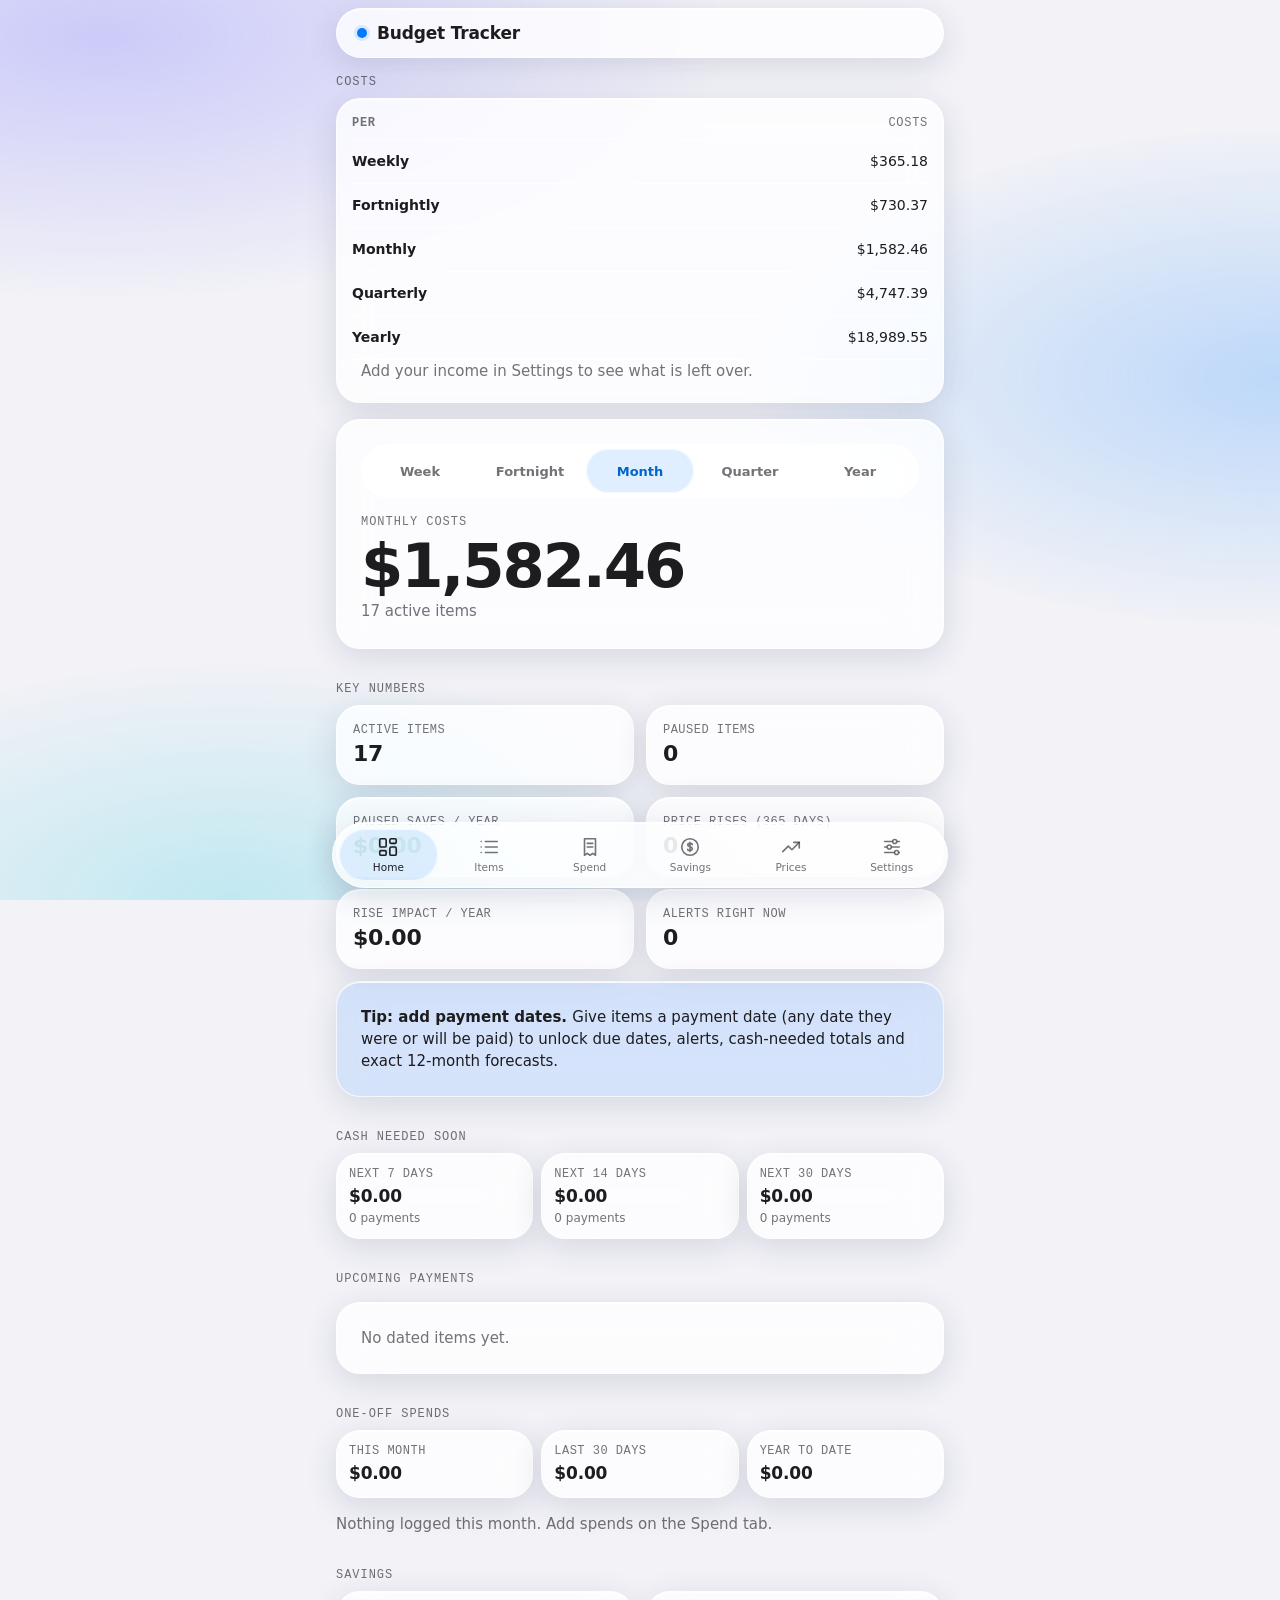
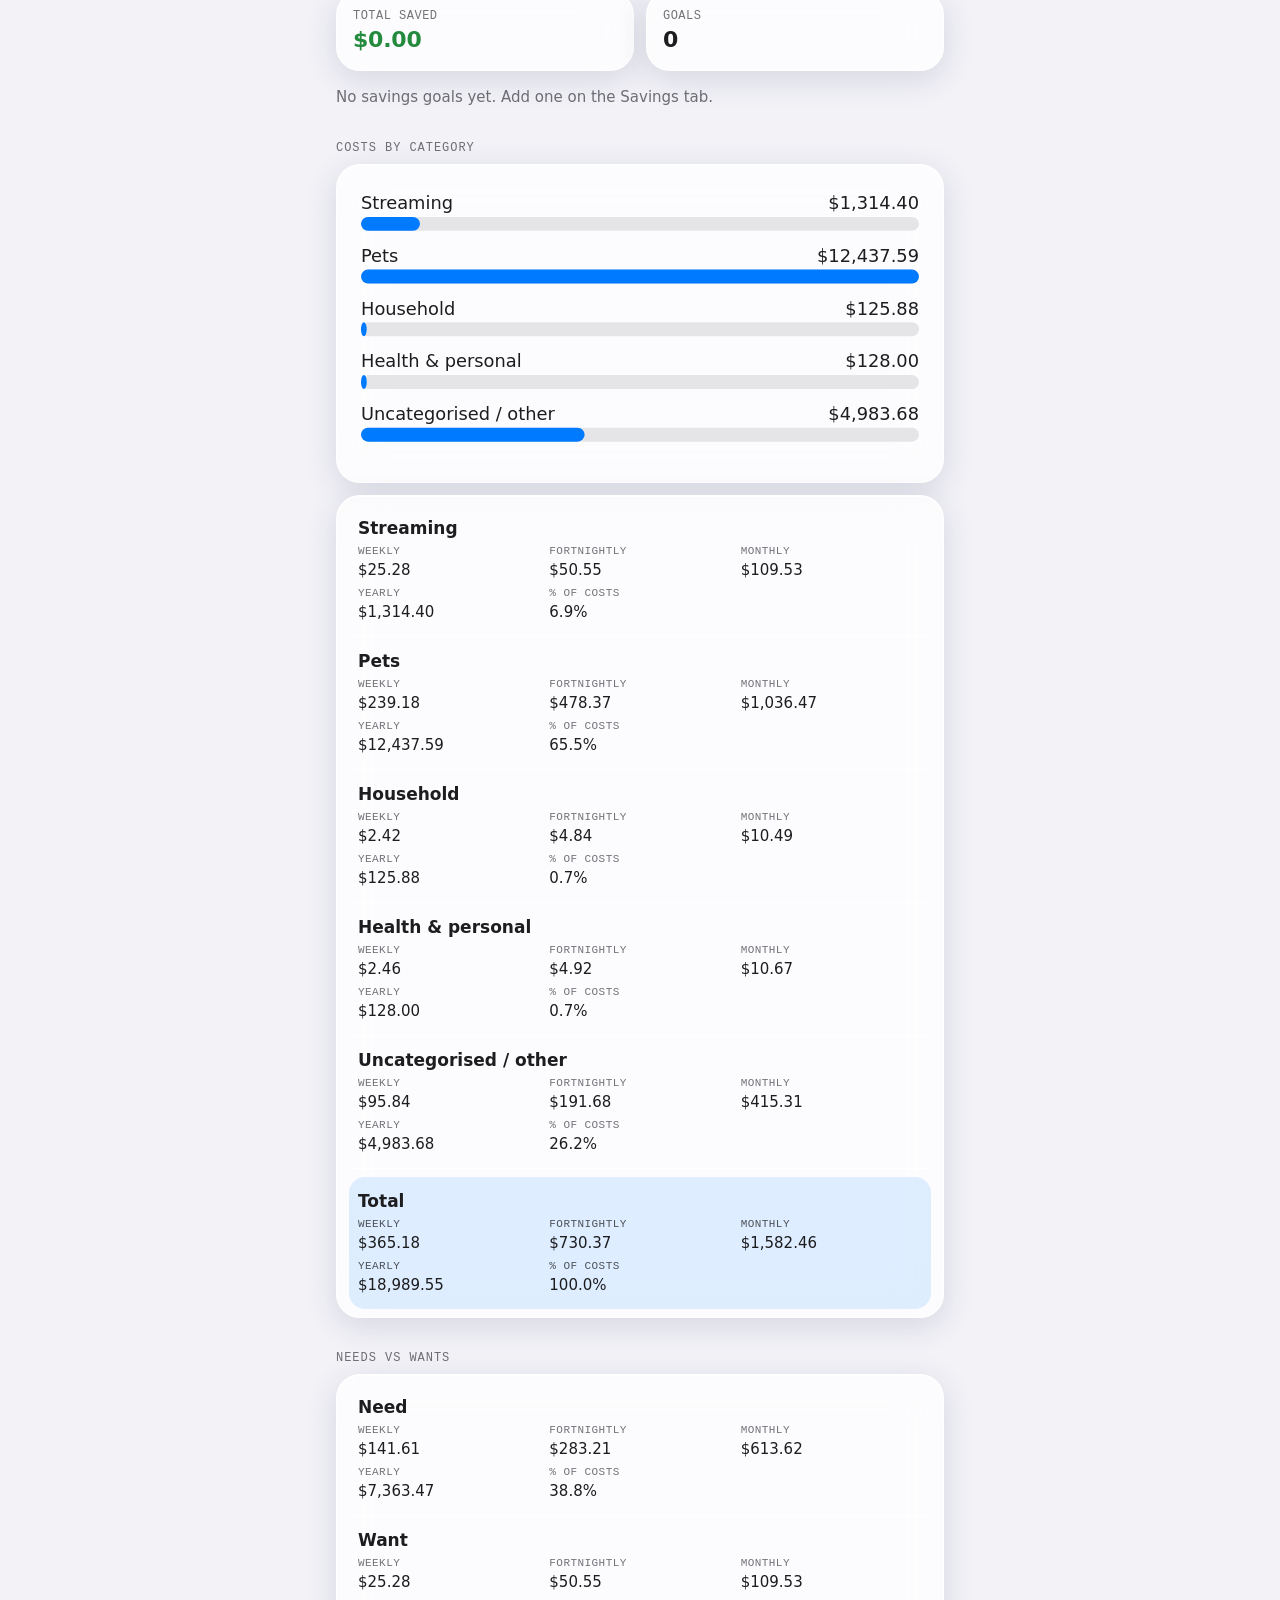
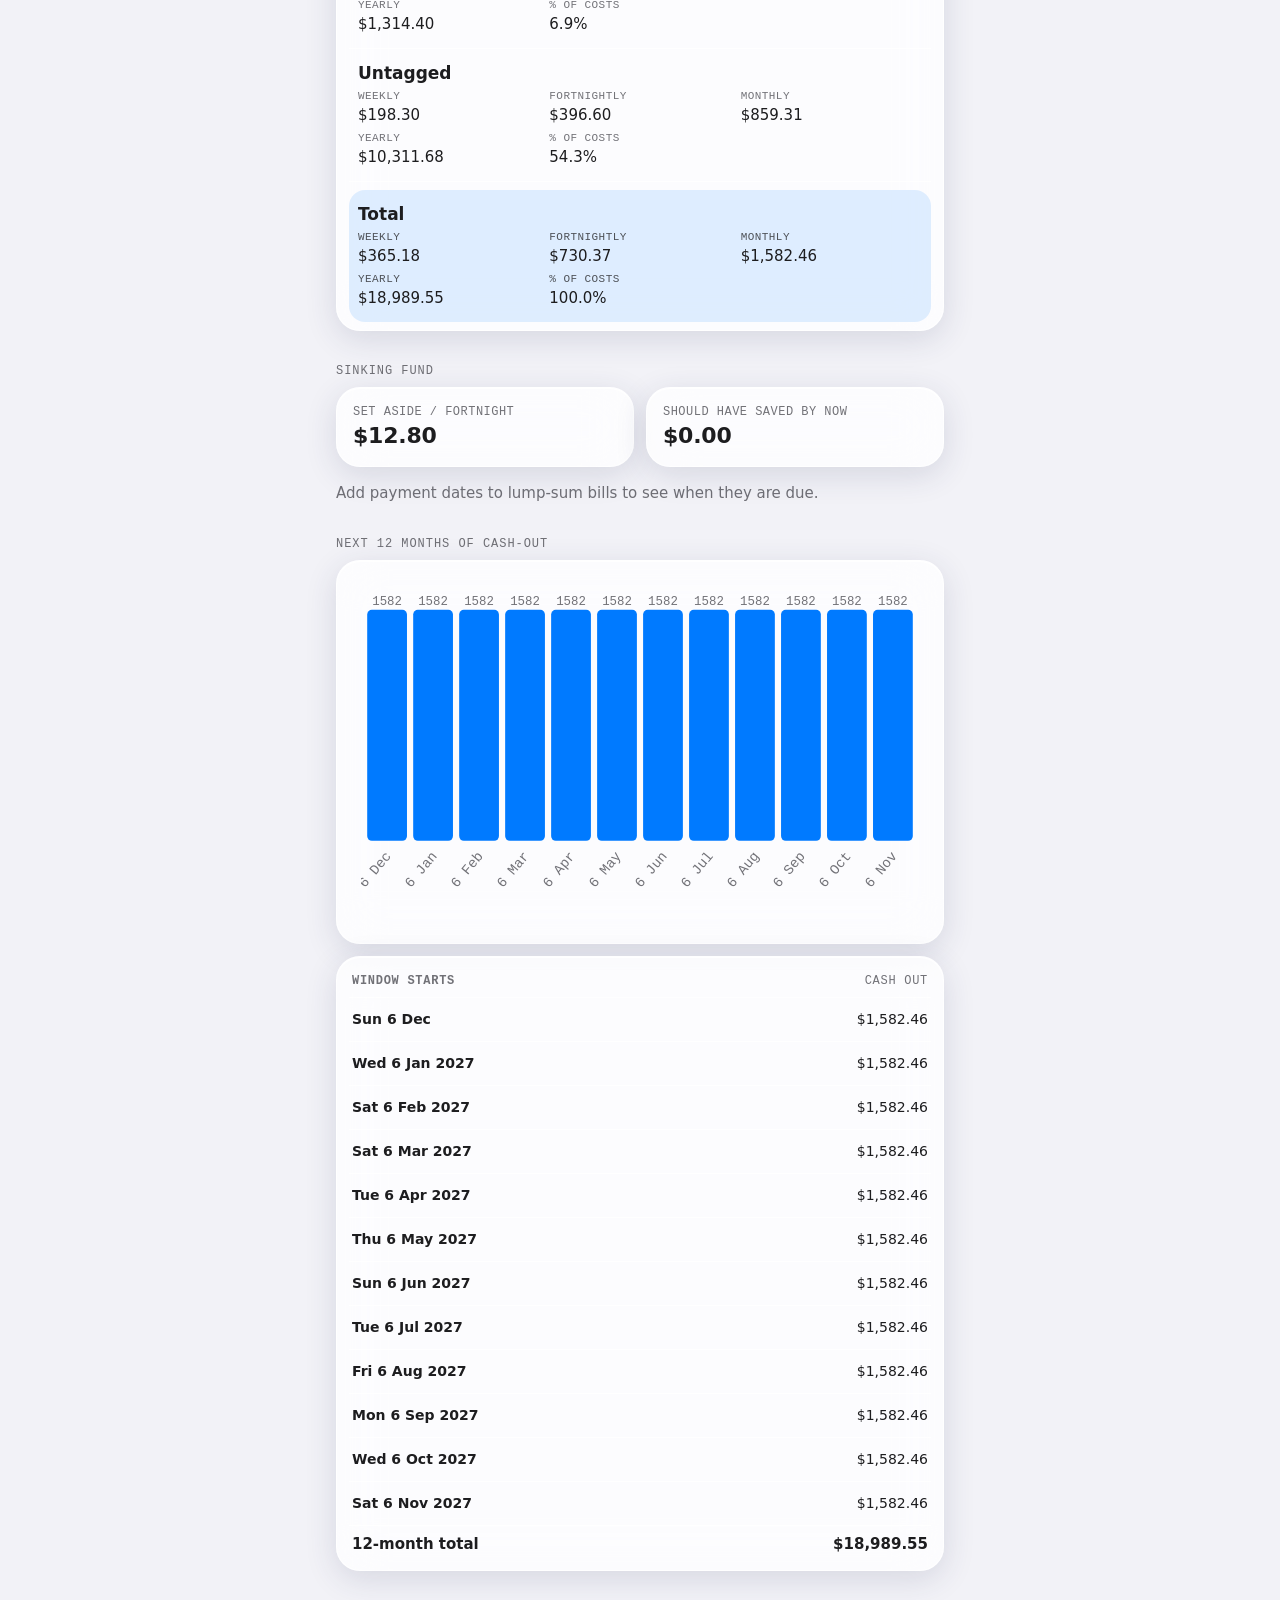
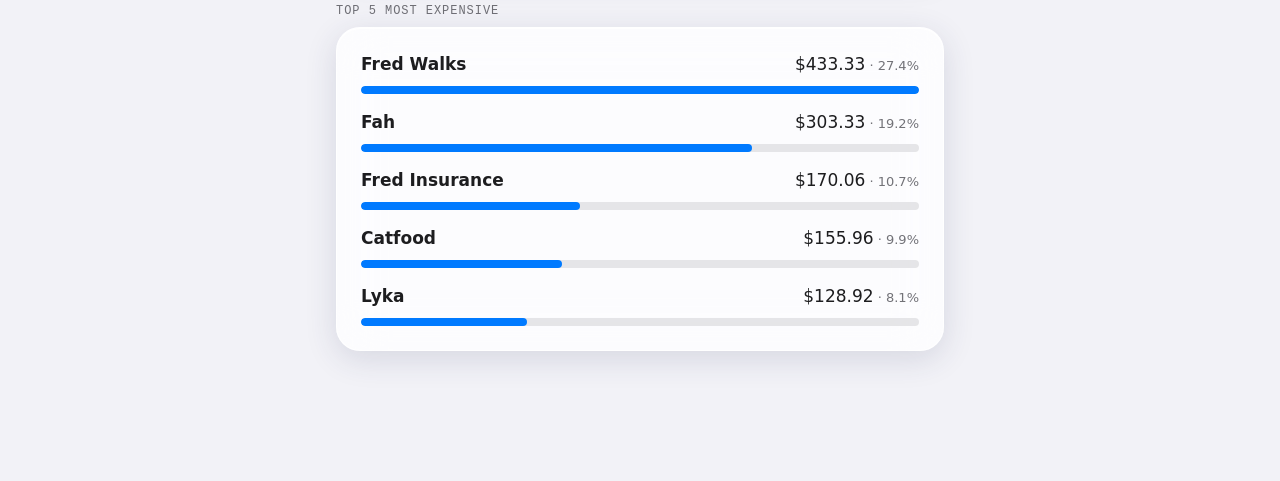
==== commit 93084ccb: "Add custom categories, one-off spends, savings goals and feature switches Co-Authored-By: Claude Son" ====
--- a/index.html
+++ b/index.html
@@ -64,6 +64,46 @@
       <ul id="item-list" class="item-list"></ul>
     </section>
 
+    <!-- ONE-OFF SPENDS -->
+    <section id="view-spend" class="view" hidden aria-label="One-off spends">
+      <h2 id="spend-form-title">Add a one-off spend</h2>
+      <form id="spend-form" class="card" novalidate>
+        <div class="field"><label for="sp-name">What was it?</label><input id="sp-name" type="text" autocomplete="off" maxlength="80"></div>
+        <div class="row2">
+          <div class="field"><label for="sp-amount">Amount ($)</label><input id="sp-amount" type="text" inputmode="decimal" autocomplete="off"></div>
+          <div class="field"><label for="sp-date">Date</label><input id="sp-date" type="date"></div>
+        </div>
+        <div class="field"><label for="sp-cat">Category</label><select id="sp-cat"></select></div>
+        <p id="sp-error" class="error" role="alert"></p>
+        <div class="actions">
+          <button id="sp-cancel" class="btn ghost" type="button" hidden>Cancel</button>
+          <button id="sp-submit" class="btn primary" type="submit">Add spend</button>
+        </div>
+      </form>
+      <h2>Summary</h2>
+      <div id="spend-summary" class="cards"></div>
+      <h2>History</h2>
+      <ul id="spend-list" class="item-list"></ul>
+    </section>
+
+    <!-- SAVINGS -->
+    <section id="view-savings" class="view" hidden aria-label="Savings">
+      <div id="savings-total"></div>
+      <h2>New savings goal</h2>
+      <form id="goal-form" class="card" novalidate>
+        <div class="field"><label for="g-name">Goal name</label><input id="g-name" type="text" autocomplete="off" maxlength="80"></div>
+        <div class="row2">
+          <div class="field"><label for="g-target">Target ($, optional)</label><input id="g-target" type="text" inputmode="decimal" autocomplete="off"></div>
+          <div class="field"><label for="g-start">Already saved ($)</label><input id="g-start" type="text" inputmode="decimal" autocomplete="off"></div>
+        </div>
+        <div class="field"><label for="g-date">Target date (optional)</label><input id="g-date" type="date"></div>
+        <p id="g-error" class="error" role="alert"></p>
+        <button class="btn primary block" type="submit">Add goal</button>
+      </form>
+      <h2>Goals</h2>
+      <ul id="goal-list" class="item-list"></ul>
+    </section>
+
     <!-- PRICE HISTORY -->
     <section id="view-prices" class="view" hidden aria-label="Price history">
       <h2>Log a price change</h2>
@@ -84,6 +124,9 @@
 
     <!-- SETTINGS -->
     <section id="view-settings" class="view" hidden aria-label="Settings">
+      <h2>Features</h2>
+      <div class="card"><div id="feature-list"></div><p class="muted">Switching a feature off hides it. Your data is kept and comes back when you switch it on again.</p></div>
+
       <h2>Income</h2>
       <div class="card">
         <div class="field"><label for="s-inc-amount">Income per payment ($)</label><input id="s-inc-amount" type="text" inputmode="decimal" autocomplete="off"></div>
@@ -103,7 +146,15 @@
       </div>
 
       <h2>Categories</h2>
-      <div class="card"><div id="cat-list"></div><p class="muted">Renaming a category updates the items that use it.</p></div>
+      <div class="card">
+        <div id="cat-list"></div>
+        <form id="cat-add-form" class="cat-row" novalidate>
+          <label class="sr-only" for="cat-new">New category name</label>
+          <input id="cat-new" type="text" maxlength="40" autocomplete="off" placeholder="New category">
+          <button class="btn primary small" type="submit">Add</button>
+        </form>
+        <p class="muted">Renaming a category updates the items and spends that use it. Removing one leaves them uncategorised.</p>
+      </div>
 
       <h2>Theme</h2>
       <div id="theme-toggle" class="period-toggle" role="radiogroup" aria-label="Theme">
@@ -143,8 +194,10 @@
   <button id="fab" class="fab" type="button" aria-label="Add item" hidden><svg viewBox="0 0 24 24" fill="none" stroke="currentColor" stroke-width="2" stroke-linecap="round" aria-hidden="true"><path d="M12 5v14M5 12h14"/></svg></button>
 
   <nav class="tabbar" aria-label="Main">
-    <button type="button" data-tab="dashboard"><svg viewBox="0 0 24 24" aria-hidden="true"><rect x="3" y="3" width="7" height="9" rx="1.5"/><rect x="14" y="3" width="7" height="5" rx="1.5"/><rect x="14" y="12" width="7" height="9" rx="1.5"/><rect x="3" y="16" width="7" height="5" rx="1.5"/></svg>Dashboard<b id="tab-badge" class="tab-badge" hidden></b></button>
+    <button type="button" data-tab="dashboard"><svg viewBox="0 0 24 24" aria-hidden="true"><rect x="3" y="3" width="7" height="9" rx="1.5"/><rect x="14" y="3" width="7" height="5" rx="1.5"/><rect x="14" y="12" width="7" height="9" rx="1.5"/><rect x="3" y="16" width="7" height="5" rx="1.5"/></svg>Home<b id="tab-badge" class="tab-badge" hidden></b></button>
     <button type="button" data-tab="items"><svg viewBox="0 0 24 24" aria-hidden="true"><path d="M8 6h13M8 12h13M8 18h13M3.5 6h.01M3.5 12h.01M3.5 18h.01"/></svg>Items</button>
+    <button type="button" data-tab="spend"><svg viewBox="0 0 24 24" aria-hidden="true"><path d="M6 3h12v18l-3-2-3 2-3-2-3 2z"/><path d="M9 8h6M9 12h6"/></svg>Spend</button>
+    <button type="button" data-tab="savings"><svg viewBox="0 0 24 24" aria-hidden="true"><circle cx="12" cy="12" r="9"/><path d="M12 7v10M14.5 9.5C14.5 8.6 13.4 8 12 8s-2.5.7-2.5 1.8 1 1.6 2.5 1.9 2.5.9 2.5 1.9S13.4 16 12 16s-2.5-.6-2.5-1.5"/></svg>Savings</button>
     <button type="button" data-tab="prices"><svg viewBox="0 0 24 24" aria-hidden="true"><path d="M3 17l6-6 4 4 8-8"/><path d="M15 7h6v6"/></svg>Prices</button>
     <button type="button" data-tab="settings"><svg viewBox="0 0 24 24" aria-hidden="true"><path d="M4 6h8M18 6h2M4 12h2M12 12h8M4 18h10M20 18h0"/><circle cx="15" cy="6" r="2.2"/><circle cx="9" cy="12" r="2.2"/><circle cx="17" cy="18" r="2.2"/></svg>Settings</button>
   </nav>
--- a/styles.css
+++ b/styles.css
@@ -320,3 +320,22 @@
 @media (prefers-reduced-motion: reduce) {
   *, *::before, *::after { animation: none !important; transition: none !important; }
 }
+
+/* Features, categories, savings */
+.tabbar button[hidden] { display: none; }
+.tabbar button { font-size: 10.5px; }
+.cat-row { display: flex; gap: var(--space-2); margin-bottom: var(--space-2); align-items: center; }
+.cat-row input { flex: 1; min-width: 0; }
+.feature { align-items: flex-start; padding: var(--space-2) 0; border-bottom: 1px solid var(--glass-border); }
+.feature:last-child { border-bottom: 0; }
+.feature input { margin-top: 4px; }
+.feature .hint { margin: 0; }
+.goal-progress { padding: 0 var(--space-4) var(--space-2); }
+.goal-progress .bar { margin-top: 4px; }
+.goal-progress .bar span.done { background: var(--success); }
+.goal-meta { color: var(--ink-2); font-size: 14px; line-height: 20px; margin: 6px 0 0; }
+.history { padding: 0 var(--space-4) var(--space-4); font-size: 14px; }
+.history summary { cursor: pointer; min-height: 44px; display: flex; align-items: center; color: var(--link); font-weight: 600; }
+.history ul { list-style: none; margin: 0; padding: 0; }
+.history li { display: flex; align-items: center; justify-content: space-between; gap: 8px; padding: 4px 0; border-bottom: 1px solid var(--glass-border); }
+.history .btn { min-height: 44px; }
